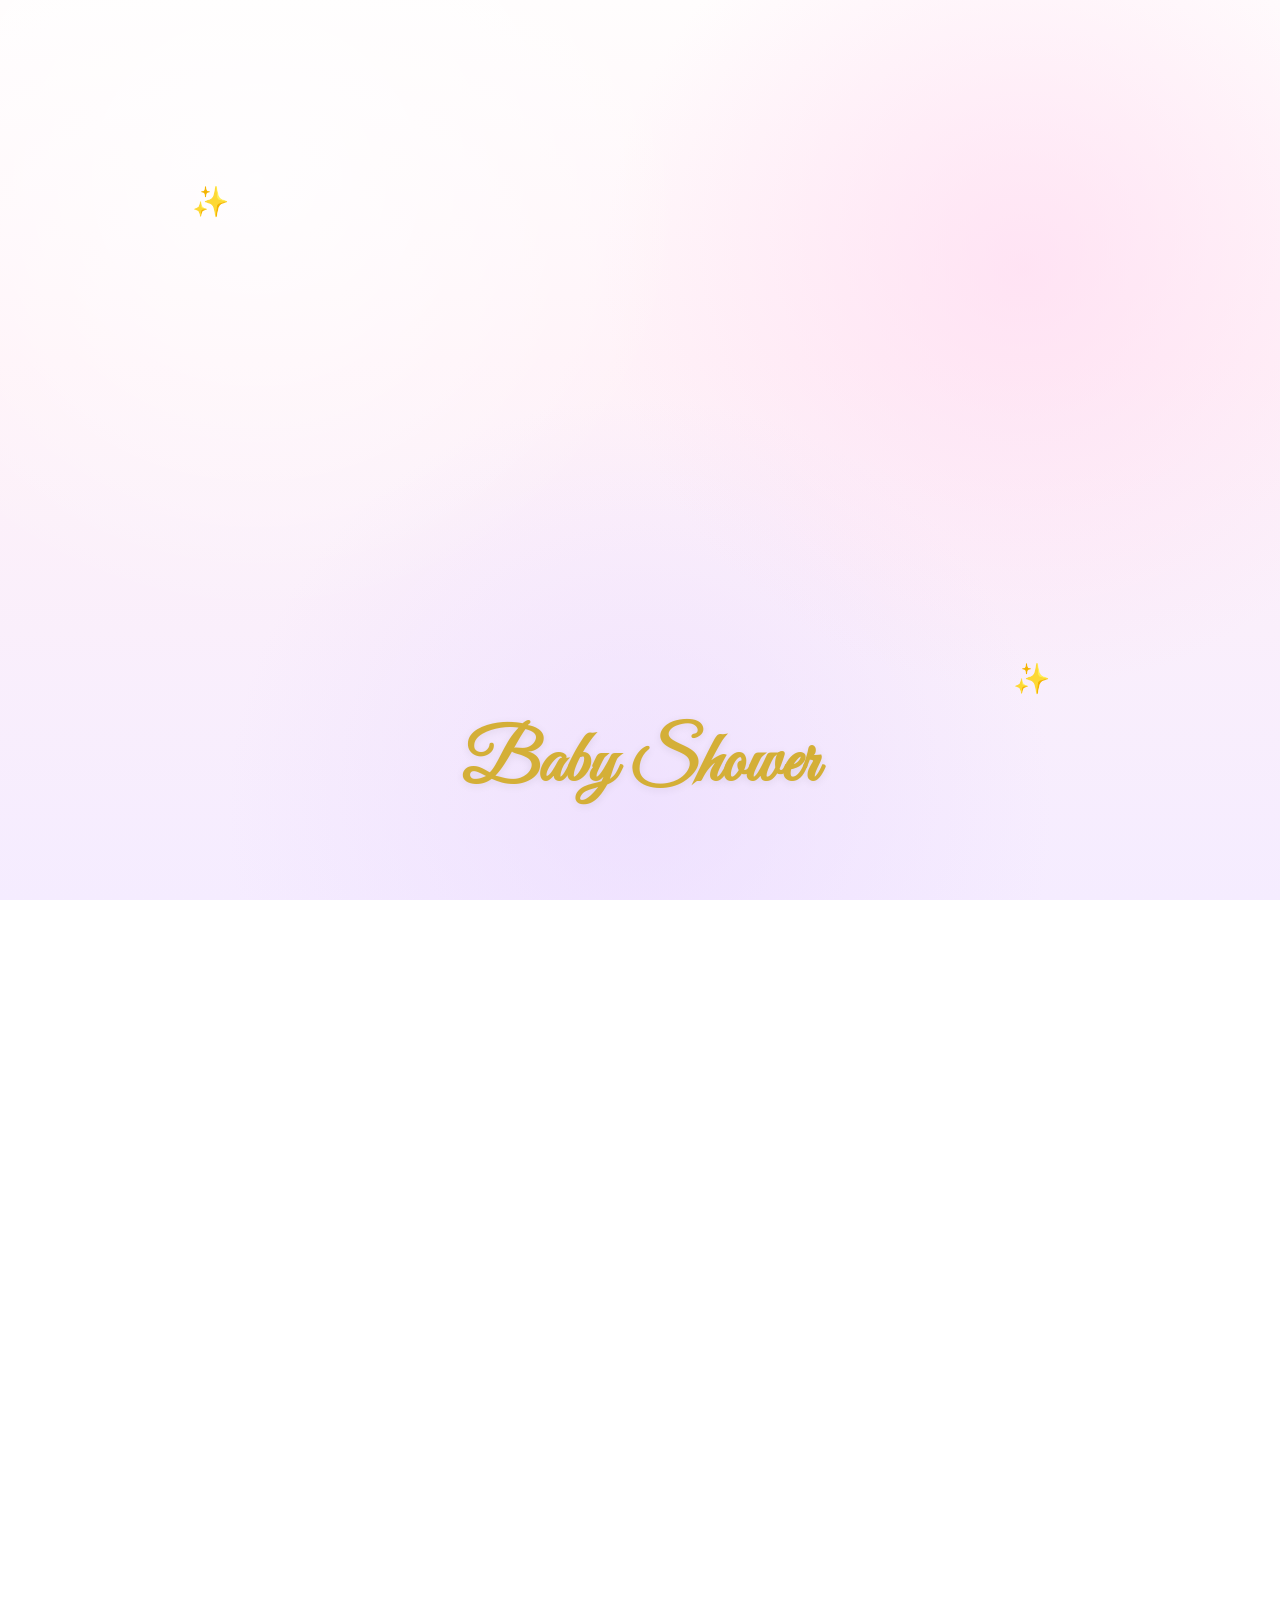
==== index.html @ d170fa83 "animacion inicial anadida" ====
<!doctype html>
<html lang="es">
  <head>
    <meta charset="UTF-8" />

    <meta name="viewport" content="width=device-width, initial-scale=1.0" />

    <title>Baby Shower | Emma Sofía</title>

    <meta name="description" content="Baby Shower de Emma Sofía" />

    <link rel="preconnect" href="https://fonts.googleapis.com" />

    <link rel="preconnect" href="https://fonts.gstatic.com" crossorigin />

    <link
      href="https://fonts.googleapis.com/css2?family=Great+Vibes&family=Poppins:wght@300;400;500;600;700&family=Playfair+Display:wght@600;700&display=swap"
      rel="stylesheet"
    />

    <link rel="stylesheet" href="css/style.css" />
    <link rel="stylesheet" href="css/intro.css" />
  </head>

  <body>
    <div id="intro">
      <!-- Fondo -->

      <div class="intro-bg"></div>

      <!-- Brillos -->

      <div class="sparkles"></div>

      <!-- Coneja -->

      <div id="bunny">
        <div class="bow">
          <span></span>
          <span></span>
          <div class="center"></div>
        </div>

        <div class="ear left"></div>
        <div class="ear right"></div>

        <div class="head">
          <div class="eye left"></div>
          <div class="eye right"></div>

          <div class="nose"></div>

          <div class="mouth">
            <div class="teeth"></div>
          </div>

          <div class="cheek left"></div>
          <div class="cheek right"></div>
        </div>
      </div>

      <!-- Flores -->

      <div id="flowers"></div>

      <!-- Texto -->

      <div class="intro-text">
        <h1>Baby Shower</h1>
      </div>
    </div>

    <!--==========================================
                DECORACIONES
    ===========================================-->

    <div class="background-gradient"></div>
    

    <!--==========================================
                    HERO
    ===========================================-->

    <section class="hero">
      <div class="hero-card">
        <span class="baby-text"> 🐇 Baby Shower 🐇 </span>

        <h1>Emma Sofía</h1>

        <div class="divider"></div>

        <p>
          Una pequeña conejita viene en camino y queremos compartir contigo este
          momento tan especial.
        </p>

        <div class="countdown">
          <div class="time-box">
            <span id="days">00</span>

            <small>Días</small>
          </div>

          <div class="time-box">
            <span id="hours">00</span>

            <small>Horas</small>
          </div>

          <div class="time-box">
            <span id="minutes">00</span>

            <small>Minutos</small>
          </div>

          <div class="time-box">
            <span id="seconds">00</span>

            <small>Segundos</small>
          </div>
        </div>

        <div class="event-date">📅 29 de Agosto · 🕒 3:00 PM</div>

        <a href="invitacion.html" class="hero-button">
          Descubrir la Invitación
        </a>

       
    </section>

    <!--==========================================
                REGALOS
    ===========================================-->

    <section id="gifts" class="section">
      <div class="container">
        <div class="section-icon">🎁</div>

        <h2>Regalos</h2>

        <div class="section-divider"></div>

        <p>
          El mejor regalo será compartir este hermoso día con nosotros. Si
          deseas tener un detalle para nuestra pequeña Emma Sofía, puedes visitar
          nuestra lista de regalos.
        </p>

        <a href="regalos.html" class="primary-button"> Ver Lista de Regalos </a>
      </div>
    </section>

    <!--==========================================
                FECHA
    ===========================================-->

    <section id="location" class="section alternate">
      <div class="container">
        <div class="section-icon">📍</div>

        <h2>Fecha y Lugar</h2>

        <div class="section-divider"></div>

        <div class="event-card">
          <h3>Baby Shower de Emma Sofía</h3>

          <div class="info">📅 29 de Agosto</div>

          <div class="info">🕒 3:00 PM</div>

          <div class="info">📍 Dirección del evento:</div>

          <p>Km 3.5 de la vía Riobamba – Guano, </p>
          <p>Al costado derecho de la entrada al Abraspungo</p>
          
          <div class="event-card">

    <img src="img/ubicacion.jpg" class="location-image" alt="Ubicación">

</div>
        </div>

        <a href="https://maps.app.goo.gl/8qqX3r5FJ4oQ6rAA9" class="primary-button"> Abrir Google Maps </a>
      </div>
    </section>

    <!--==========================================
                colaboracion
    ===========================================-->

    <section id="donations" class="section">
      <div class="container">
        <div class="section-icon">💕</div>

        <h2>Contribución</h2>

        <div class="section-divider"></div>

        <p>
          Si prefieres contribuir para el futuro de nuestra pequeña, puedes
          hacerlo mediante una transferencia.
        </p>

        <a href="colaboracion.html" class="primary-button"> Ver Datos Bancarios </a>
      </div>
    </section>

    <!--==========================================
                    FOOTER
    ===========================================-->
    <footer>
      <h3>Gracias por acompañarnos en esta hermosa etapa.</h3>

      <p>Con cariño, la familia de Emma Sofía</p>
    </footer>


    

    

    
    <div id="bunny">
    <div class="ear left"></div>
    <div class="ear right"></div>

    <div class="head">

        <div class="eye left"></div>
        <div class="eye right"></div>

        <div class="nose"></div>

        <div class="mouth"></div>

        <div class="cheek left"></div>
        <div class="cheek right"></div>

    </div>

    <div class="heart">💕</div>

</div>

<script src="js/conejita.js"> </script>
    <script src="js/script.js"></script>
    <div id="website"></div>

    <script src="js/intro.js"></script>s
  </body>
</html>
---- css/style.css ----
/*==================================================
                GOOGLE FONTS
==================================================*/

:root {
  --pink: #fce7f3;
  --pink2: #f8d8ea;
  --purple: #e8d9ff;
  --purple-dark: #8a5bae;

  --gold: #d4af37;
  --gold-light: #f6e6a8;

  --white: #ffffff;

  --text: #555;
  --title: #4d3c58;

  --shadow: 0 15px 45px rgba(0, 0, 0, 0.12);

  --radius: 28px;
}

/*==================================================*/

* {
  margin: 0;
  padding: 0;
  box-sizing: border-box;
}

html {
  scroll-behavior: smooth;
}

body {
  font-family: "Poppins", sans-serif;

  color: var(--text);

  overflow-x: hidden;

  background: linear-gradient(
    180deg,
    #fff9fc 0%,
    #fdecf7 30%,
    #f6eeff 70%,
    #fffdfe 100%
  );
}

/*==================================================
            BACKGROUND
==================================================*/

.background-gradient {
  position: fixed;

  inset: 0;

  z-index: -10;

  background:
    radial-gradient(
      circle at top left,
      rgba(255, 255, 255, 0.7),
      transparent 40%
    ),
    radial-gradient(
      circle at bottom right,
      rgba(236, 210, 255, 0.6),
      transparent 45%
    ),
    linear-gradient(135deg, #ffe9f5, #f7efff, #fff9fd);
}

/*==================================================
                HERO
==================================================*/

.hero {
  min-height: 100vh;

  display: flex;

  align-items: center;

  justify-content: center;

  padding: 30px;
}

.hero-card {
  width: min(100%, 760px);

  padding: 50px 35px;

  border-radius: 35px;

  background: rgba(255, 255, 255, 0.6);

  backdrop-filter: blur(18px);

  border: 1px solid rgba(255, 255, 255, 0.7);

  box-shadow: var(--shadow);

  text-align: center;
}

/*==================================================
            BABY SHOWER
==================================================*/

.baby-text {
  display: block;

  color: #b06bb9;

  font-weight: 600;

  letter-spacing: 2px;

  text-transform: uppercase;

  margin-bottom: 15px;

  font-size: 0.95rem;
}

/*==================================================
            TITLE
==================================================*/

.hero h1 {
  font-family: "Great Vibes", cursive;

  font-size: 4.8rem;

  margin-bottom: 20px;

  position: relative;

  background: linear-gradient(
    90deg,
    #8f6a1e,
    #d4af37,
    #fff5b2,
    #d4af37,
    #8f6a1e
  );

  background-size: 300%;

  color: transparent;

  background-clip: text;

  -webkit-background-clip: text;

  animation: gold 8s linear infinite;
}

/*==================================================
        SHINE
==================================================*/

@keyframes gold {
  0% {
    background-position: 0%;
  }

  100% {
    background-position: 300%;
  }
}

/*==================================================
        DIVIDER
==================================================*/

.divider {
  width: 120px;

  height: 4px;

  border-radius: 20px;

  margin: auto;

  margin-bottom: 25px;

  background: linear-gradient(90deg, transparent, var(--gold), transparent);
}

/*==================================================
TEXT
==================================================*/

.hero p {
  font-size: 1.05rem;

  line-height: 1.8;

  max-width: 560px;

  margin: auto;
}

/*==================================================
COUNTDOWN
==================================================*/

.countdown {
  margin-top: 45px;

  display: grid;

  grid-template-columns: repeat(4, 1fr);

  gap: 18px;
}

.time-box {
  background: white;

  border-radius: 25px;

  padding: 22px;

  box-shadow: 0 12px 30px rgba(0, 0, 0, 0.08);

  transition: 0.35s;
}

.time-box:hover {
  transform: translateY(-6px);
}

.time-box span {
  display: block;

  font-size: 2.5rem;

  color: var(--purple-dark);

  font-weight: 700;
}

.time-box small {
  display: block;

  margin-top: 10px;

  color: #888;

  font-size: 0.9rem;
}

/*==================================================
DATE
==================================================*/

.event-date {
  margin-top: 35px;

  font-size: 1.1rem;

  color: #7d6489;

  font-weight: 600;
}

/*==================================================
BUTTON
==================================================*/

.hero-button,
.primary-button {
  display: inline-flex;

  align-items: center;

  justify-content: center;

  margin-top: 35px;

  padding: 16px 36px;

  border-radius: 40px;

  text-decoration: none;

  background: linear-gradient(135deg, #f4a7c7, #d7b7ff);

  color: white;

  font-weight: 600;

  transition: 0.35s;

  position: relative;

  overflow: hidden;
}

.hero-button::before,
.primary-button::before {
  content: "";

  position: absolute;

  left: -120%;

  top: 0;

  width: 70%;

  height: 100%;

  background: rgba(255, 255, 255, 0.35);

  transform: skewX(-25deg);
}

.hero-button:hover::before,
.primary-button:hover::before {
  animation: shine 0.8s;
}

@keyframes shine {
  100% {
    left: 150%;
  }
}

.hero-button:hover,
.primary-button:hover {
  transform: translateY(-4px);

  box-shadow: 0 18px 35px rgba(212, 175, 55, 0.35);
}

/*==================================================
SECTIONS
==================================================*/

.section {
  padding: 100px 25px;
}

.alternate {
  background: rgba(255, 255, 255, 0.45);
}

.container {
  width: min(100%, 1000px);

  margin: auto;

  text-align: center;
}

.section-icon {
  font-size: 3rem;

  margin-bottom: 20px;
}

.section h2 {
  font-family: "Playfair Display", serif;

  color: var(--title);

  font-size: 2.4rem;
}

.section-divider {
  width: 100px;

  height: 3px;

  margin: 22px auto 30px;

  background: linear-gradient(90deg, transparent, var(--gold), transparent);
}

.section p {
  max-width: 650px;

  margin: auto;

  line-height: 1.9;
}

/*==================================================
EVENT CARD
==================================================*/

.event-card,
.qr-card {
  margin: 40px auto;

  background: white;

  border-radius: 28px;

  padding: 35px;

  box-shadow: var(--shadow);
}

.event-card h3 {
  color: #b06bb9;

  margin-bottom: 20px;
}

.info {
  margin: 12px 0;

  font-size: 1.05rem;
}

/*==================================================
FOOTER
==================================================*/

footer {
  padding: 80px 25px;

  text-align: center;

  background: linear-gradient(180deg, transparent, rgba(248, 216, 234, 0.55));
}

footer h3 {
  color: #b06bb9;

  font-family: "Playfair Display", serif;

  margin-bottom: 15px;
}

/*==================================================
RESPONSIVE
==================================================*/

@media (max-width: 900px) {
  .hero h1 {
    font-size: 4rem;
  }

  .countdown {
    grid-template-columns: repeat(2, 1fr);
  }
}

@media (max-width: 600px) {
  .hero {
    padding: 18px;
  }

  .hero-card {
    padding: 35px 22px;
  }

  .hero h1 {
    font-size: 3.2rem;
  }

  .hero p {
    font-size: 0.95rem;
  }

  .time-box {
    padding: 18px;
  }

  .time-box span {
    font-size: 2rem;
  }

  .section {
    padding: 70px 18px;
  }

  .section h2 {
    font-size: 2rem;
  }
}

@media (max-width: 420px) {
  .hero h1 {
    font-size: 2.7rem;
  }

  .countdown {
    gap: 12px;
  }

  .time-box {
    padding: 15px;
  }

  .time-box span {
    font-size: 1.7rem;
  }
}

.location-frame {
  max-width: 720px;

  margin: 40px auto 0;

  padding: 14px 14px 35px;

  background: white;

  border-radius: 12px;

  box-shadow: 0 20px 45px rgba(0, 0, 0, 0.15);

  transform: rotate(-1.5deg);

  transition: 0.4s;
}

.location-frame:hover {
  transform: rotate(0deg) scale(1.02);
}

.location-image {
  display: block;

  width: 100%;

  border-radius: 8px;
}

/*CONEJITA ********************************************************************************/

/*==========================
        Bunny
==========================*/

#bunny {
  position: fixed;

  width: 130px;
  height: 150px;

  z-index: 9999;

  pointer-events: none;
}

/*==========================
        Cabeza
==========================*/

.head {
  position: absolute;

  bottom: 0;

  left: 50%;

  transform: translateX(-50%);

  width: 95px;
  height: 90px;

  background: white;

  border-radius: 50%;

  box-shadow: 0 8px 20px rgba(0, 0, 0, 0.15);
}

/*==========================
        Orejas
==========================*/

.ear {
  position: absolute;

  width: 26px;
  height: 70px;

  background: white;

  border-radius: 40px;

  top: 0;
}

.ear::after {
  content: "";

  position: absolute;

  width: 12px;
  height: 45px;

  left: 7px;
  top: 10px;

  background: #ffd8ea;

  border-radius: 30px;
}

.ear.left {
  left: 32px;

  transform: rotate(-15deg);
}

.ear.right {
  right: 32px;

  transform: rotate(15deg);
}

/*==========================
            Ojos
==========================*/

.eye {
  position: absolute;

  width: 10px;
  height: 10px;

  background: #444;

  border-radius: 50%;

  top: 38px;

  animation: blink 5s infinite;
}

.eye.left {
  left: 24px;
}

.eye.right {
  right: 24px;
}

@keyframes blink {
  0%,
  92%,
  100% {
    height: 10px;
  }

  95% {
    height: 2px;
  }
}

/*==========================
        Mejillas
==========================*/

.cheek {
  position: absolute;

  width: 14px;
  height: 14px;

  background: #ffd3e5;

  border-radius: 50%;

  top: 52px;

  opacity: 0.8;
}

.cheek.left {
  left: 10px;
}

.cheek.right {
  right: 10px;
}

/*==========================
        Nariz
==========================*/

.nose {
  position: absolute;

  width: 8px;
  height: 8px;

  background: #ffb3cb;

  border-radius: 50%;

  left: 50%;

  top: 47px;

  transform: translateX(-50%);
}

/*==========================
        Boca
==========================*/

.mouth {
  position: absolute;

  width: 18px;

  height: 10px;

  border-bottom: 2px solid #666;

  border-radius: 0 0 20px 20px;

  left: 50%;

  top: 57px;

  transform: translateX(-50%);
}

/*==========================
        Corazón
==========================*/

.heart {
  position: absolute;

  top: -20px;

  left: 80px;

  opacity: 0;

  font-size: 22px;
}

.show .heart {
  animation: heart 3s ease;
}

@keyframes heart {
  0% {
    opacity: 0;

    transform: translateY(0) scale(0.5);
  }

  20% {
    opacity: 1;
  }

  100% {
    opacity: 0;

    transform: translateY(-45px) scale(1.2);
  }
}

/*==========================
        Orejas
==========================*/

.show .ear.left {
  animation: earLeft 0.6s infinite alternate;
}

.show .ear.right {
  animation: earRight 0.6s infinite alternate;
}

@keyframes earLeft {
  to {
    transform: rotate(-25deg);
  }
}

@keyframes earRight {
  to {
    transform: rotate(25deg);
  }
}

/*==========================
        Saltito
==========================*/

.show {
  animation: bunnyJump 0.8s ease 3;
}

@keyframes bunnyJump {
  0% {
    transform: translateY(0);
  }

  50% {
    transform: translateY(-15px);
  }

  100% {
    transform: translateY(0);
  }
}

@media (max-width: 768px) {
  #bunny {
    transform: scale(0.75);
  }
}
---- css/intro.css ----
/*==================================================
            RESET
==================================================*/

* {
  margin: 0;
  padding: 0;
  box-sizing: border-box;
}

html,
body {
  width: 100%;
  height: 100%;

  overflow: hidden;

  font-family: "Poppins", sans-serif;
}

/*==================================================
            INTRO
==================================================*/

#intro {
  position: fixed;

  inset: 0;

  display: flex;

  justify-content: center;

  align-items: center;

  background: linear-gradient(180deg, #fffdfd 0%, #fff2f8 40%, #f5ecff 100%);

  overflow: hidden;

  z-index: 99999;
}

/*==================================================
            BRILLOS
==================================================*/

.intro-bg {
  position: absolute;

  inset: 0;

  background:
    radial-gradient(
      circle at 20% 20%,
      rgba(255, 255, 255, 0.8),
      transparent 35%
    ),
    radial-gradient(
      circle at 80% 30%,
      rgba(255, 215, 240, 0.6),
      transparent 35%
    ),
    radial-gradient(
      circle at 50% 90%,
      rgba(233, 216, 255, 0.55),
      transparent 40%
    );
}

/*==================================================
            CONEJA
==================================================*/

#bunny {
  position: relative;

  width: 230px;

  height: 290px;

  animation: bunnyGrow 5s ease forwards;
}

/*==================================================
            MOÑO
==================================================*/

.bow {
  position: absolute;

  right: 25px;

  top: 55px;

  width: 55px;

  height: 40px;

  z-index: 20;
}

.bow span {
  position: absolute;

  width: 26px;

  height: 30px;

  background: #ff9dc8;

  border-radius: 50%;

  box-shadow: 0 4px 8px rgba(0, 0, 0, 0.08);
}

.bow span:first-child {
  left: 0;

  transform: rotate(-35deg);
}

.bow span:last-child {
  right: 0;

  transform: rotate(35deg);
}

.bow .center {
  position: absolute;

  left: 50%;

  top: 50%;

  transform: translate(-50%, -50%);

  width: 14px;

  height: 14px;

  background: #ffd45f;

  border-radius: 50%;
}

/*==================================================
            OREJAS
==================================================*/

.ear {
  position: absolute;

  width: 58px;

  height: 170px;

  background: white;

  border-radius: 60px;

  top: 0;

  box-shadow: 0 12px 18px rgba(0, 0, 0, 0.08);

  transform-origin: bottom center;
}

.ear::before {
  content: "";

  position: absolute;

  left: 12px;

  top: 18px;

  width: 34px;

  height: 120px;

  border-radius: 50px;

  background: #ffd6ea;
}

.ear.left {
  left: 45px;

  transform: rotate(-22deg);

  animation: leftEar 2s ease-in-out infinite;
}

.ear.right {
  right: 45px;

  transform: rotate(22deg);

  animation: rightEar 2s ease-in-out infinite;
}

@keyframes leftEar {
  0%,
  100% {
    transform: rotate(-22deg);
  }

  50% {
    transform: rotate(-15deg);
  }
}

@keyframes rightEar {
  0%,
  100% {
    transform: rotate(22deg);
  }

  50% {
    transform: rotate(15deg);
  }
}

/*==================================================
            CABEZA
==================================================*/

.head {
  position: absolute;

  bottom: 0;

  left: 50%;

  transform: translateX(-50%);

  width: 180px;

  height: 170px;

  background: white;

  border-radius: 50%;

  box-shadow: 0 20px 35px rgba(0, 0, 0, 0.1);
}

/*==================================================
                OJOS
==================================================*/

.eye {
  position: absolute;

  width: 18px;

  height: 22px;

  background: #2d2d2d;

  border-radius: 50%;

  top: 62px;

  animation: blink 4.5s infinite;
}

.eye.left {
  left: 42px;
}

.eye.right {
  right: 42px;
}

/* brillo del ojo */

.eye::before {
  content: "";

  position: absolute;

  width: 7px;

  height: 7px;

  border-radius: 50%;

  background: white;

  left: 3px;

  top: 3px;
}

/* segundo brillo */

.eye::after {
  content: "";

  position: absolute;

  width: 3px;

  height: 3px;

  border-radius: 50%;

  background: white;

  right: 3px;

  bottom: 4px;
}

/*==================================================
            PESTAÑAS
==================================================*/

.eye.left span,
.eye.right span {
  display: none;
}

/*==================================================
            PARPADEO
==================================================*/

@keyframes blink {
  0%,
  92%,
  100% {
    height: 22px;

    margin-top: 0;
  }

  94% {
    height: 3px;

    margin-top: 9px;
  }
}

/*==================================================
            CEJAS
==================================================*/

.eye.left::marker {
  display: none;
}

/*==================================================
            NARIZ
==================================================*/

.nose {
  position: absolute;

  left: 50%;

  top: 83px;

  transform: translateX(-50%);

  width: 16px;

  height: 12px;

  background: #ffb8d2;

  border-radius: 50% 50% 60% 60%;

  box-shadow: inset 0 -2px 0 rgba(255, 255, 255, 0.5);
}

/*==================================================
            BIGOTES
==================================================*/

.nose::before {
  content: "";

  position: absolute;

  width: 32px;

  height: 1px;

  background: #bbb;

  left: -35px;

  top: 7px;

  box-shadow:
    0 -6px #bbb,
    0 6px #bbb,
    54px 0 #bbb,
    54px -6px #bbb,
    54px 6px #bbb;
}

/*==================================================
            BOCA
==================================================*/

.mouth {
  position: absolute;

  left: 50%;

  top: 100px;

  transform: translateX(-50%);

  width: 40px;

  height: 22px;
}

/* sonrisa */

.mouth::before {
  content: "";

  position: absolute;

  left: 0;

  width: 20px;

  height: 15px;

  border-bottom: 3px solid #666;

  border-radius: 0 0 20px 20px;
}

.mouth::after {
  content: "";

  position: absolute;

  right: 0;

  width: 20px;

  height: 15px;

  border-bottom: 3px solid #666;

  border-radius: 0 0 20px 20px;
}

/*==================================================
            DIENTES
==================================================*/

.teeth {
  position: absolute;

  left: 50%;

  top: 10px;

  transform: translateX(-50%);

  width: 18px;

  height: 14px;
}

.teeth::before {
  content: "";

  position: absolute;

  left: 0;

  width: 8px;

  height: 12px;

  background: white;

  border-radius: 0 0 4px 4px;

  border: 1px solid #efefef;
}

.teeth::after {
  content: "";

  position: absolute;

  right: 0;

  width: 8px;

  height: 12px;

  background: white;

  border-radius: 0 0 4px 4px;

  border: 1px solid #efefef;
}

/*==================================================
            MEJILLAS
==================================================*/

.cheek {
  position: absolute;

  width: 26px;

  height: 18px;

  background: #ffd4e8;

  border-radius: 50%;

  filter: blur(1px);

  opacity: 0.8;

  top: 93px;
}

.cheek.left {
  left: 15px;
}

.cheek.right {
  right: 15px;
}

/*==================================================
            SOMBRA
==================================================*/

.head::after {
  content: "";

  position: absolute;

  left: 20px;

  right: 20px;

  bottom: 15px;

  height: 16px;

  border-radius: 50%;

  background: rgba(0, 0, 0, 0.03);
}

/*==================================================
            TEXTO INTRO
==================================================*/

.intro-text {
  position: absolute;

  bottom: 10%;

  left: 50%;

  transform: translateX(-50%);

  text-align: center;

  animation: textFade 2s ease;
}

.intro-text h1 {
  font-family: "Great Vibes", cursive;

  font-size: 72px;

  color: #d4af37;

  text-shadow: 0 2px 8px rgba(0, 0, 0, 0.08);
}

.intro-text p {
  margin-top: 10px;

  color: #8c6b98;

  font-size: 18px;

  letter-spacing: 1px;
}

@keyframes textFade {
  from {
    opacity: 0;

    transform: translate(-50%, 20px);
  }

  to {
    opacity: 1;

    transform: translate(-50%, 0);
  }
}

/*==================================================
            CRECIMIENTO
==================================================*/

@keyframes bunnyGrow {
  0% {
    transform: scale(0.05);

    opacity: 0;
  }

  15% {
    opacity: 1;
  }

  45% {
    transform: scale(1);
  }

  70% {
    transform: scale(1.12);
  }

  82% {
    transform: scale(1.05);
  }

  100% {
    transform: scale(5);

    opacity: 0;
  }
}

/*==================================================
            FLORES
==================================================*/

#flowers {
  position: absolute;

  inset: 0;

  overflow: hidden;

  pointer-events: none;
}

.flower {
  position: absolute;

  width: 22px;

  height: 22px;

  border-radius: 50%;

  animation: flowerFly 4s linear forwards;
}

/* pétalos */

.flower::before {
  content: "🌸";

  font-size: 24px;
}

@keyframes flowerFly {
  from {
    opacity: 1;

    transform: translate(0, 0) scale(0.2) rotate(0deg);
  }

  to {
    opacity: 0;

    transform: translate(var(--x), var(--y)) scale(2) rotate(720deg);
  }
}

/*==================================================
            DESTELLOS
==================================================*/

.spark {
  position: absolute;

  width: 6px;

  height: 6px;

  border-radius: 50%;

  background: white;

  animation: spark 1.5s linear forwards;

  box-shadow:
    0 0 10px white,
    0 0 20px #ffe8a8,
    0 0 35px #ffd8ea;
}

@keyframes spark {
  from {
    opacity: 1;

    transform: translate(0, 0) scale(0.3);
  }

  to {
    opacity: 0;

    transform: translate(var(--x), var(--y)) scale(2);
  }
}

/*==================================================
            BRILLOS
==================================================*/

.sparkles {
  position: absolute;

  inset: 0;
}

.sparkles::before,
.sparkles::after {
  content: "✨";

  position: absolute;

  font-size: 30px;

  animation: twinkle 3s infinite alternate;
}

.sparkles::before {
  left: 15%;

  top: 20%;
}

.sparkles::after {
  right: 18%;

  bottom: 22%;
}

@keyframes twinkle {
  from {
    transform: scale(0.8) rotate(-15deg);

    opacity: 0.4;
  }

  to {
    transform: scale(1.4) rotate(20deg);

    opacity: 1;
  }
}

/*==================================================
            DESAPARECER INTRO
==================================================*/

.intro-hide {
  animation: introOut 1.5s forwards;
}

@keyframes introOut {
  to {
    opacity: 0;

    visibility: hidden;
  }
}

/*==================================================
            CONTENIDO
==================================================*/

#website {
  opacity: 0;

  transform: scale(1.04);

  transition:
    opacity 1.5s,
    transform 1.5s;
}

#website.show {
  opacity: 1;

  transform: scale(1);
}

/*==================================================
            RESPONSIVE
==================================================*/

@media (max-width: 768px) {
  #bunny {
    transform: scale(0.75);
  }

  .intro-text h1 {
    font-size: 52px;
  }

  .intro-text p {
    font-size: 15px;
  }
}

@media (max-width: 480px) {
  #bunny {
    transform: scale(0.58);
  }

  .intro-text {
    bottom: 8%;
  }

  .intro-text h1 {
    font-size: 42px;
  }
}
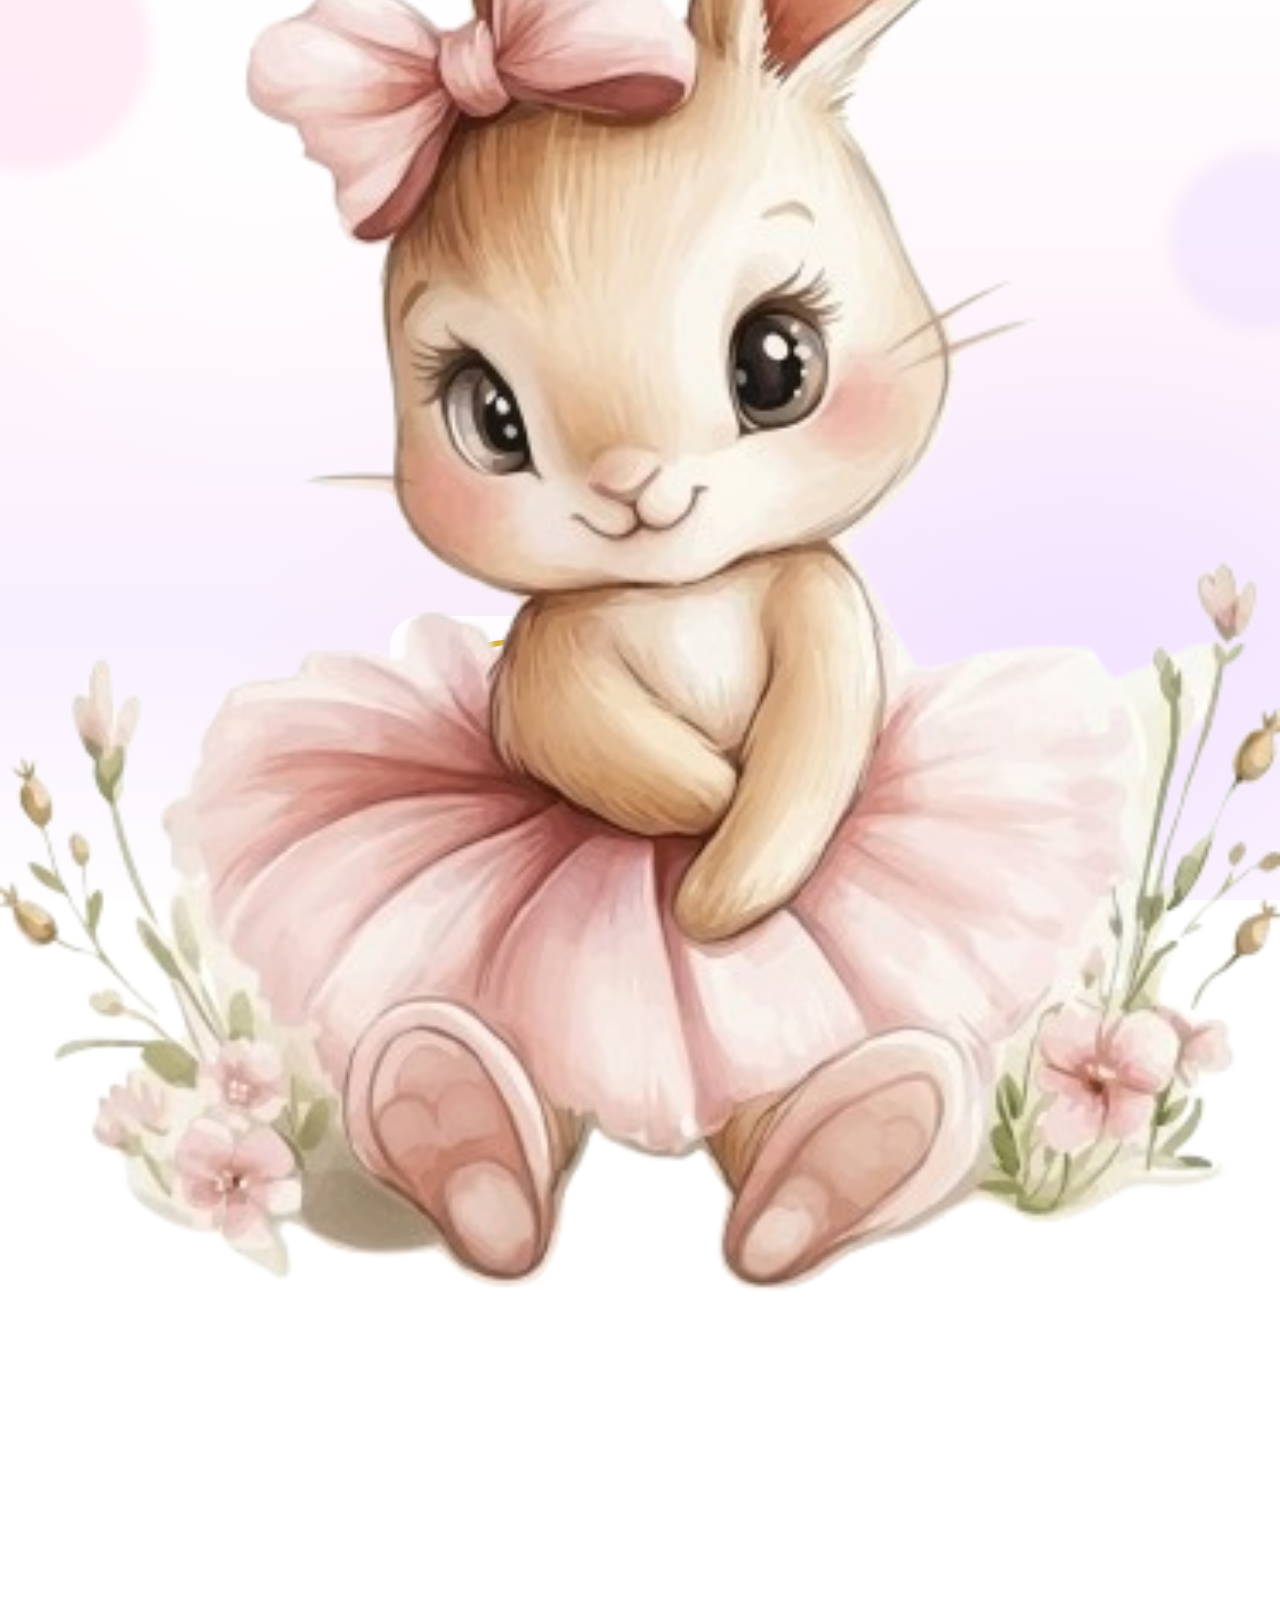
==== commit a787209a: "intro fixed" ====
--- a/index.html
+++ b/index.html
@@ -19,56 +19,53 @@
     />
 
     <link rel="stylesheet" href="css/style.css" />
-    <link rel="stylesheet" href="css/intro.css" />
+    <link rel="stylesheet" href="conejita/intro.css" />
   </head>
 
   <body>
     <div id="intro">
       <!-- Fondo -->
 
-      <div class="intro-bg"></div>
-
-      <!-- Brillos -->
-
-      <div class="sparkles"></div>
-
-      <!-- Coneja -->
-
-      <div id="bunny">
-        <div class="bow">
-          <span></span>
-          <span></span>
-          <div class="center"></div>
-        </div>
-
-        <div class="ear left"></div>
-        <div class="ear right"></div>
-
-        <div class="head">
-          <div class="eye left"></div>
-          <div class="eye right"></div>
-
-          <div class="nose"></div>
-
-          <div class="mouth">
-            <div class="teeth"></div>
-          </div>
-
-          <div class="cheek left"></div>
-          <div class="cheek right"></div>
-        </div>
-      </div>
+      <div class="background"></div>
+
+      <!-- Círculos decorativos -->
+
+      <div class="circle c1"></div>
+      <div class="circle c2"></div>
+      <div class="circle c3"></div>
+
+      <!-- Conejita -->
+
+      <div id="bunnyContainer">
+        <img src="conejita/cone.png" id="bunny" alt="Conejita" />
+
+        <div id="heart">💖</div>
+      </div>
+
+      <!-- Nombre -->
+
+      <div class="introText">
+
+    <div class="introCard">
+
+        <h1>Baby Shower </h1><br>
+        <h1>Emma Sofia</h1>
+
+       
+
+    </div>
+
+</div>
 
       <!-- Flores -->
 
       <div id="flowers"></div>
 
-      <!-- Texto -->
-
-      <div class="intro-text">
-        <h1>Baby Shower</h1>
-      </div>
+      <!-- Destello -->
+
+      <div id="flash"></div>
     </div>
+    <div id="website">
 
     <!--==========================================
                 DECORACIONES
@@ -203,7 +200,7 @@
           hacerlo mediante una transferencia.
         </p>
 
-        <a href="colaboracion.html" class="primary-button"> Ver Datos Bancarios </a>
+        <a href="donaciones.html" class="primary-button"> Ver Datos Bancarios </a>
       </div>
     </section>
 
@@ -215,39 +212,12 @@
 
       <p>Con cariño, la familia de Emma Sofía</p>
     </footer>
-
-
+  
+</div>
+
+<script src="conejita/intro.js"> </script>
+<script src="js/script.js"></script>
     
 
-    
-
-    
-    <div id="bunny">
-    <div class="ear left"></div>
-    <div class="ear right"></div>
-
-    <div class="head">
-
-        <div class="eye left"></div>
-        <div class="eye right"></div>
-
-        <div class="nose"></div>
-
-        <div class="mouth"></div>
-
-        <div class="cheek left"></div>
-        <div class="cheek right"></div>
-
-    </div>
-
-    <div class="heart">💕</div>
-
-</div>
-
-<script src="js/conejita.js"> </script>
-    <script src="js/script.js"></script>
-    <div id="website"></div>
-
-    <script src="js/intro.js"></script>s
-  </body>
+</body>
 </html>
--- a/conejita/intro.css
+++ b/conejita/intro.css
@@ -0,0 +1,436 @@
+/*==================================================
+    RESET
+==================================================*/
+
+* {
+  margin: 0;
+  padding: 0;
+  box-sizing: border-box;
+}
+
+html,
+body {
+  width: 100%;
+  height: 100%;
+
+  overflow: hidden;
+
+  font-family: "Poppins", sans-serif;
+}
+
+/*==================================================
+    VARIABLES
+==================================================*/
+
+:root {
+  --pink: #fce7f3;
+  --pink-dark: #f5b8d5;
+
+  --purple: #e9d8fd;
+  --purple-dark: #a779e9;
+
+  --gold: #d4af37;
+
+  --white: #ffffff;
+}
+
+/*==================================================
+    INTRO
+==================================================*/
+
+#intro {
+  position: fixed;
+
+  inset: 0;
+
+  display: flex;
+
+  justify-content: center;
+
+  align-items: center;
+
+  flex-direction: column;
+
+  overflow: hidden;
+
+  background: linear-gradient(
+    180deg,
+    #fffdfe 0%,
+    #fff5fb 35%,
+    #f8f0ff 70%,
+    #fffdfe 100%
+  );
+
+  z-index: 99999;
+}
+
+/*==================================================
+    FONDO
+==================================================*/
+
+.background {
+  position: absolute;
+
+  inset: 0;
+
+  background:
+    radial-gradient(
+      circle at 20% 15%,
+      rgba(255, 255, 255, 0.9),
+      transparent 30%
+    ),
+    radial-gradient(
+      circle at 85% 80%,
+      rgba(238, 215, 255, 0.6),
+      transparent 35%
+    ),
+    radial-gradient(
+      circle at 50% 100%,
+      rgba(255, 214, 234, 0.45),
+      transparent 45%
+    );
+}
+
+/*==================================================
+    CIRCULOS
+==================================================*/
+
+.circle {
+  position: absolute;
+
+  border-radius: 50%;
+
+  filter: blur(8px);
+
+  animation: floatCircle 10s ease-in-out infinite;
+}
+
+.c1 {
+  width: 250px;
+
+  height: 250px;
+
+  background: rgba(255, 204, 229, 0.35);
+
+  left: -100px;
+
+  top: -80px;
+}
+
+.c2 {
+  width: 180px;
+
+  height: 180px;
+
+  background: rgba(226, 205, 255, 0.3);
+
+  right: -70px;
+
+  top: 150px;
+
+  animation-delay: 2s;
+}
+
+.c3 {
+  width: 320px;
+
+  height: 320px;
+
+  background: rgba(255, 239, 210, 0.22);
+
+  bottom: -150px;
+
+  left: 50%;
+
+  transform: translateX(-50%);
+
+  animation-delay: 4s;
+}
+
+@keyframes floatCircle {
+  0%,
+  100% {
+    transform: translateY(0);
+  }
+
+  50% {
+    transform: translateY(-20px);
+  }
+}
+
+/*==================================================
+    CONEJITA
+==================================================*/
+
+#bunnyContainer {
+  position: relative;
+
+  width: min(45vw, 220px);
+
+  max-width: 220px;
+
+  display: flex;
+
+  justify-content: center;
+
+  align-items: center;
+
+  z-index: 10;
+
+  animation: floatBunny 3s ease-in-out infinite;
+}
+
+#bunny {
+  width: 100%;
+
+  height: auto;
+
+  display: block;
+}
+
+@keyframes floatBunny {
+  0%,
+  100% {
+    transform: translateY(0);
+  }
+
+  50% {
+    transform: translateY(-12px);
+  }
+}
+@media (max-width: 768px) {
+  #bunnyContainer {
+    width: 180px;
+  }
+}
+
+@media (max-width: 480px) {
+  #bunnyContainer {
+    width: 150px;
+  }
+}
+
+@keyframes goldMove {
+  from {
+    background-position: 0%;
+  }
+
+  to {
+    background-position: 250%;
+  }
+}
+
+.introText p {
+  color: #78647f;
+
+  font-size: 17px;
+
+  line-height: 1.8;
+
+  font-weight: 500;
+}
+
+@media (max-width: 768px) {
+  .introText {
+    width: 90%;
+
+    bottom: 25px;
+
+    padding: 18px;
+  }
+
+  .introText h1 {
+    font-size: 48px;
+  }
+
+  .introText p {
+    font-size: 15px;
+  }
+}
+
+@media (max-width: 480px) {
+  .introText {
+    width: 92%;
+
+    bottom: 18px;
+
+    padding: 16px;
+
+    border-radius: 22px;
+  }
+
+  .introText h1 {
+    font-size: 38px;
+  }
+
+  .introText p {
+    font-size: 14px;
+
+    line-height: 1.6;
+  }
+}
+
+/*==================================================
+    TEXTO
+==================================================*/
+
+.introText h1 {
+  font-family: "Great Vibes", cursive;
+
+  font-size: 72px;
+
+  color: var(--gold);
+
+  text-shadow: 0 3px 12px rgba(0, 0, 0, 0.08);
+}
+
+.introText {
+  position: absolute;
+
+  bottom: 35px;
+
+  width: 100%;
+
+  display: flex;
+
+  justify-content: center;
+
+  animation: fadeUp 2s ease;
+}
+
+.introCard {
+  width: min(90%, 500px);
+
+  background: rgba(255, 255, 255, 0.85);
+
+  border-radius: 30px;
+
+  padding: 22px;
+
+  text-align: center;
+}
+
+/*==================================================
+    CORAZON
+==================================================*/
+
+#heart {
+  position: absolute;
+
+  top: -20px;
+
+  left: 50%;
+
+  transform: translateX(-50%);
+
+  font-size: 38px;
+
+  opacity: 0;
+}
+
+/*==================================================
+    FLORES
+==================================================*/
+
+#flowers {
+  position: absolute;
+
+  inset: 0;
+
+  pointer-events: none;
+
+  overflow: hidden;
+}
+
+/*==================================================
+    FLASH
+==================================================*/
+
+#flash {
+  position: fixed;
+
+  inset: 0;
+
+  background: white;
+
+  opacity: 0;
+
+  pointer-events: none;
+
+  z-index: 999999;
+}
+
+/*==================================================
+    WEBSITE
+==================================================*/
+
+#website {
+  opacity: 0;
+
+  transition: opacity 1.5s ease;
+}
+
+#website.show {
+  opacity: 1;
+}
+
+/*==================================================
+    ANIMACIONES
+==================================================*/
+
+@keyframes fadeUp {
+  from {
+    opacity: 0;
+
+    transform: translateY(20px);
+  }
+
+  to {
+    opacity: 1;
+
+    transform: translateY(0);
+  }
+}
+@media (max-width: 900px) {
+  .introText h1 {
+    font-size: 58px;
+  }
+}
+
+@media (max-width: 768px) {
+  #bunnyContainer {
+    width: min(82vw, 300px);
+  }
+
+  .introText h1 {
+    font-size: 46px;
+  }
+
+  .introText p {
+    font-size: 16px;
+  }
+}
+
+@media (max-width: 480px) {
+  #bunnyContainer {
+    width: 88vw;
+
+    max-width: 250px;
+  }
+
+  .introText {
+    margin-top: 20px;
+
+    padding: 0 20px;
+  }
+
+  .introText h1 {
+    font-size: 38px;
+  }
+
+  .introText p {
+    font-size: 14px;
+
+    line-height: 1.6;
+  }
+}
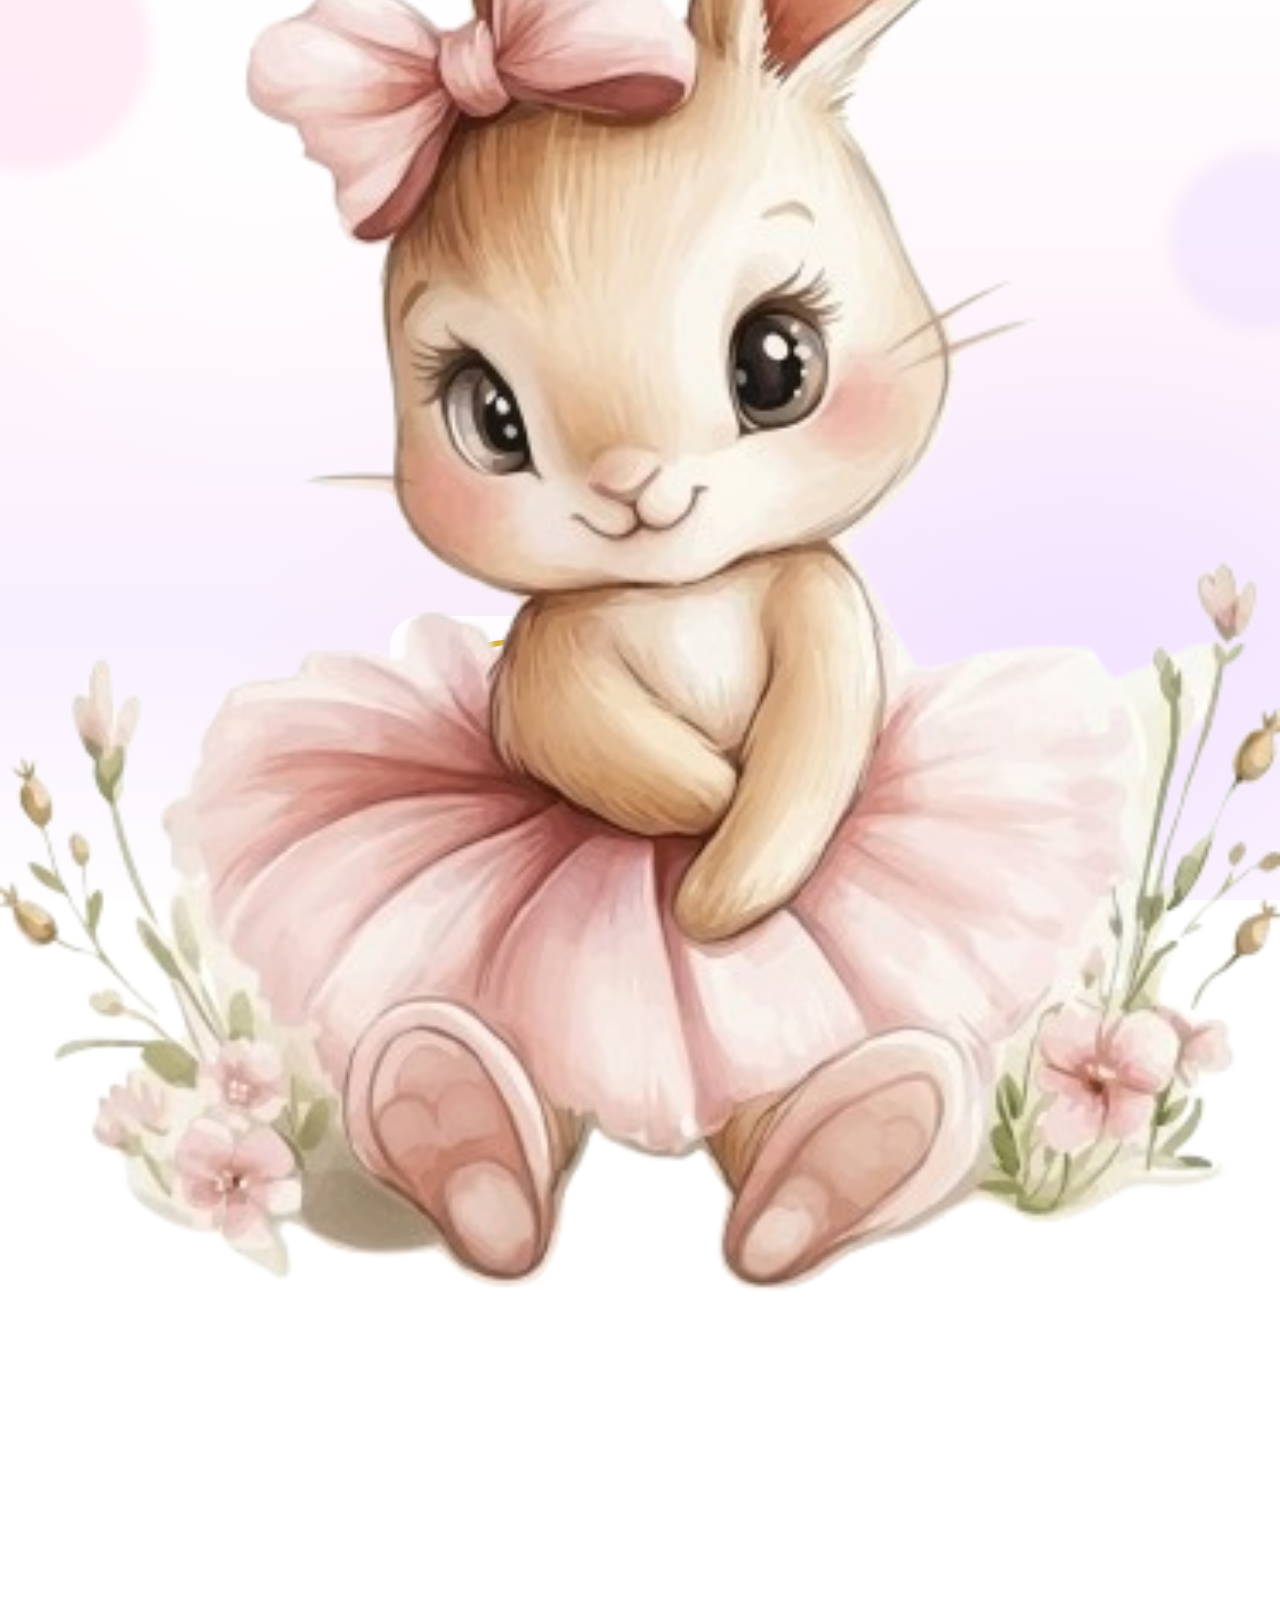
==== commit c2b36e1e: "almacenamiento en la nube anadido" ====
--- a/index.html
+++ b/index.html
@@ -124,6 +124,40 @@
         </a>
 
        
+    </section>
+    <!--==========================================
+                FECHA
+    ===========================================-->
+
+    <section id="location" class="section alternate">
+      <div class="container">
+        <div class="section-icon">📍</div>
+
+        <h2>Fecha y Lugar</h2>
+
+        <div class="section-divider"></div>
+
+        <div class="event-card">
+          <h3>Baby Shower de Emma Sofía</h3>
+
+          <div class="info">📅 29 de Agosto</div>
+
+          <div class="info">🕒 3:00 PM</div>
+
+          <div class="info">📍 Dirección del evento:</div>
+
+          <p>Km 3.5 de la vía Riobamba – Guano, </p>
+          <p>Al costado derecho de la entrada al Abraspungo</p>
+          
+          <div class="event-card">
+
+    <img src="img/ubicacion.jpg" class="location-image" alt="Ubicación">
+
+</div>
+        </div>
+
+        <a href="https://maps.app.goo.gl/2r2HNra6LbPU3QCv8" class="primary-button"> Abrir Google Maps </a>
+      </div>
     </section>
 
     <!--==========================================
@@ -148,40 +182,7 @@
       </div>
     </section>
 
-    <!--==========================================
-                FECHA
-    ===========================================-->
-
-    <section id="location" class="section alternate">
-      <div class="container">
-        <div class="section-icon">📍</div>
-
-        <h2>Fecha y Lugar</h2>
-
-        <div class="section-divider"></div>
-
-        <div class="event-card">
-          <h3>Baby Shower de Emma Sofía</h3>
-
-          <div class="info">📅 29 de Agosto</div>
-
-          <div class="info">🕒 3:00 PM</div>
-
-          <div class="info">📍 Dirección del evento:</div>
-
-          <p>Km 3.5 de la vía Riobamba – Guano, </p>
-          <p>Al costado derecho de la entrada al Abraspungo</p>
-          
-          <div class="event-card">
-
-    <img src="img/ubicacion.jpg" class="location-image" alt="Ubicación">
-
-</div>
-        </div>
-
-        <a href="https://maps.app.goo.gl/8qqX3r5FJ4oQ6rAA9" class="primary-button"> Abrir Google Maps </a>
-      </div>
-    </section>
+    
 
     <!--==========================================
                 colaboracion
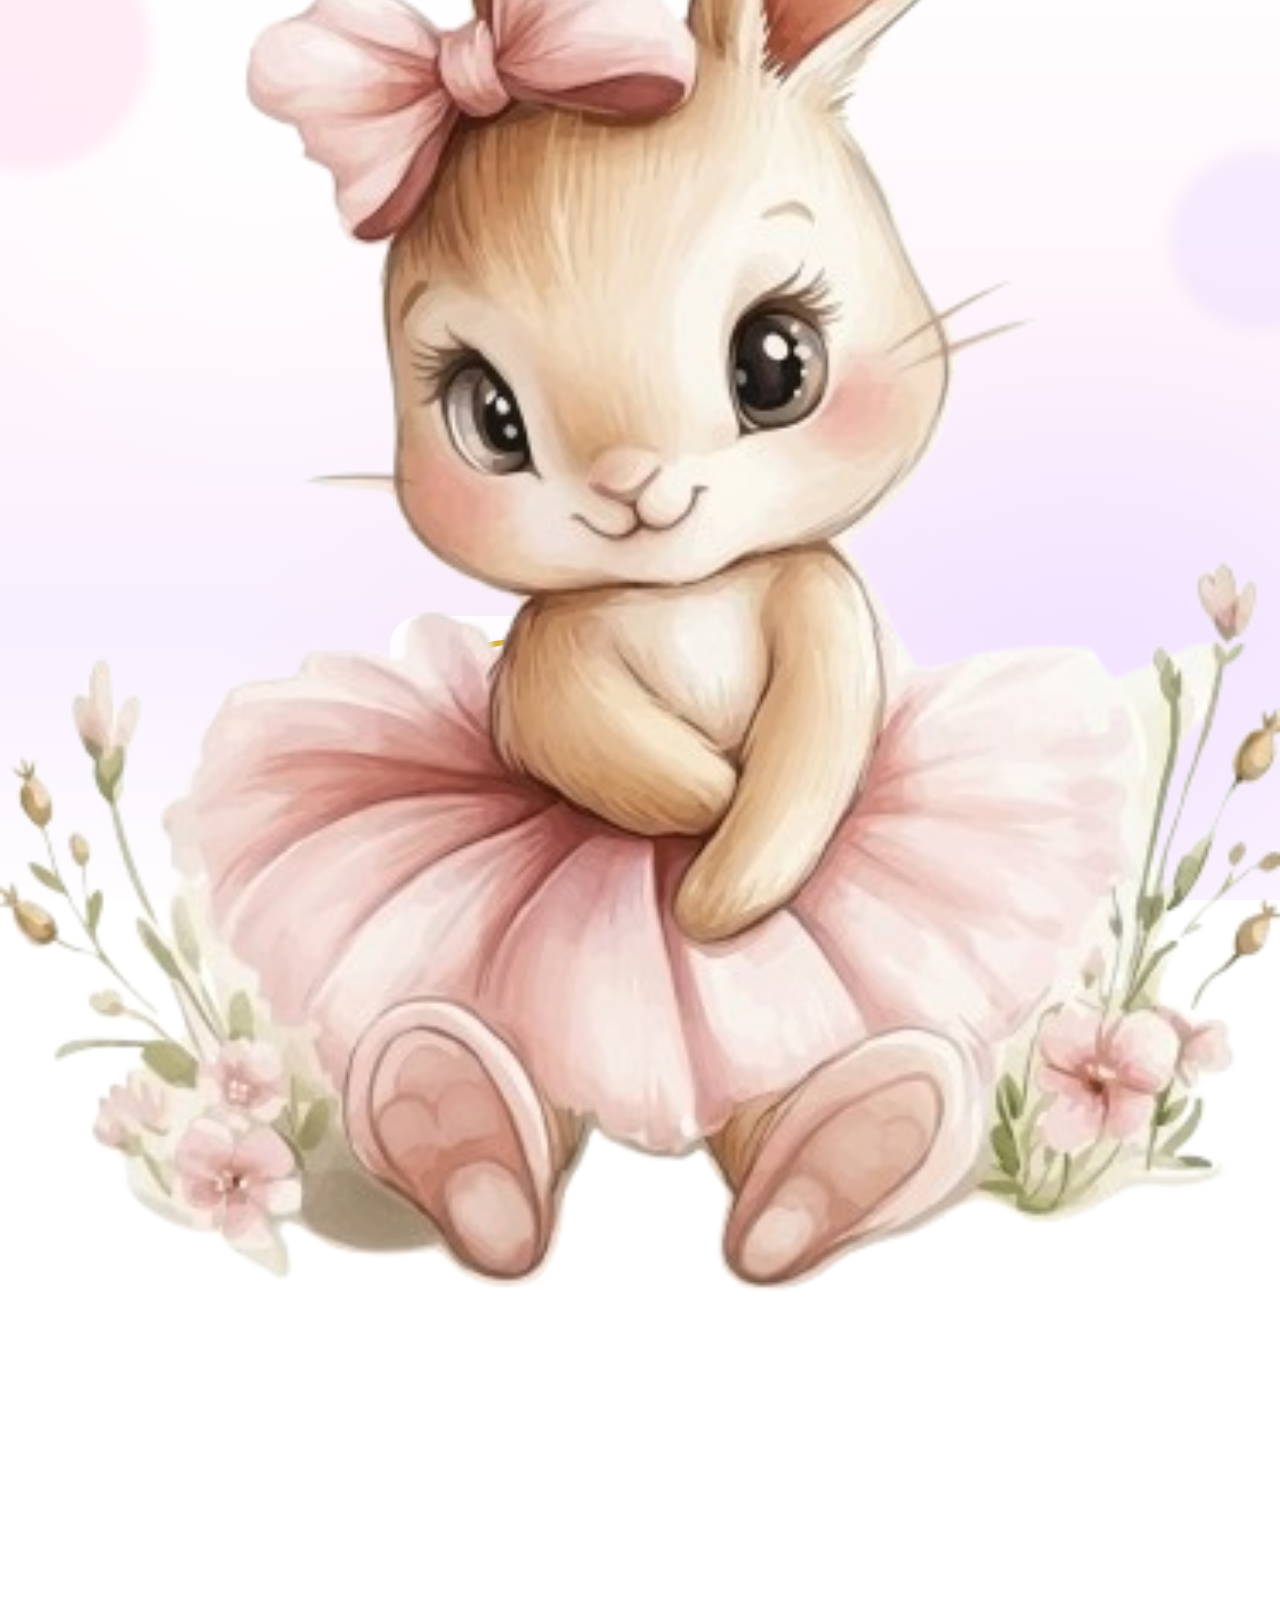
==== commit 3e1a35a4: "diseno de background en contribucion arreglado" ====
--- a/index.html
+++ b/index.html
@@ -117,7 +117,7 @@
           </div>
         </div>
 
-        <div class="event-date">📅 29 de Agosto · 🕒 3:00 PM</div>
+        <div class="event-date">📅 22 de Agosto · 🕒 3:00 PM</div>
 
         <a href="invitacion.html" class="hero-button">
           Descubrir la Invitación
@@ -140,14 +140,14 @@
         <div class="event-card">
           <h3>Baby Shower de Emma Sofía</h3>
 
-          <div class="info">📅 29 de Agosto</div>
+          <div class="info">📅 22 de Agosto</div>
 
           <div class="info">🕒 3:00 PM</div>
 
           <div class="info">📍 Dirección del evento:</div>
 
           <p>Km 3.5 de la vía Riobamba – Guano, </p>
-          <p>Al costado derecho de la entrada al Abraspungo</p>
+          <p>A un lado de la entrado al Abraspungo</p>
           
           <div class="event-card">
 
@@ -175,7 +175,7 @@
         <p>
           El mejor regalo será compartir este hermoso día con nosotros. Si
           deseas tener un detalle para nuestra pequeña Emma Sofía, puedes visitar
-          nuestra lista de regalos.
+          nuestra lista de regalos. 
         </p>
 
         <a href="regalos.html" class="primary-button"> Ver Lista de Regalos </a>
@@ -188,7 +188,7 @@
                 colaboracion
     ===========================================-->
 
-    <section id="donations" class="section">
+    <section id="donations" class="section alternate">
       <div class="container">
         <div class="section-icon">💕</div>
 
@@ -212,6 +212,8 @@
       <h3>Gracias por acompañarnos en esta hermosa etapa.</h3>
 
       <p>Con cariño, la familia de Emma Sofía</p>
+<br><br><br>
+      <b><p>Desarrollado por Dyyys0ft - 2026</p></b>
     </footer>
   
 </div>
@@ -221,4 +223,5 @@
     
 
 </body>
+
 </html>
--- a/css/style.css
+++ b/css/style.css
@@ -821,3 +821,19 @@
     transform: scale(0.75);
   }
 }
+
+.contribucion-section,
+.regalos-section {
+  background:
+    radial-gradient(
+      circle at top left,
+      rgba(255, 255, 255, 0.7),
+      transparent 40%
+    ),
+    radial-gradient(
+      circle at bottom right,
+      rgba(236, 210, 255, 0.6),
+      transparent 45%
+    ),
+    linear-gradient(135deg, #ffe9f5, #f7efff, #fff9fd);
+}
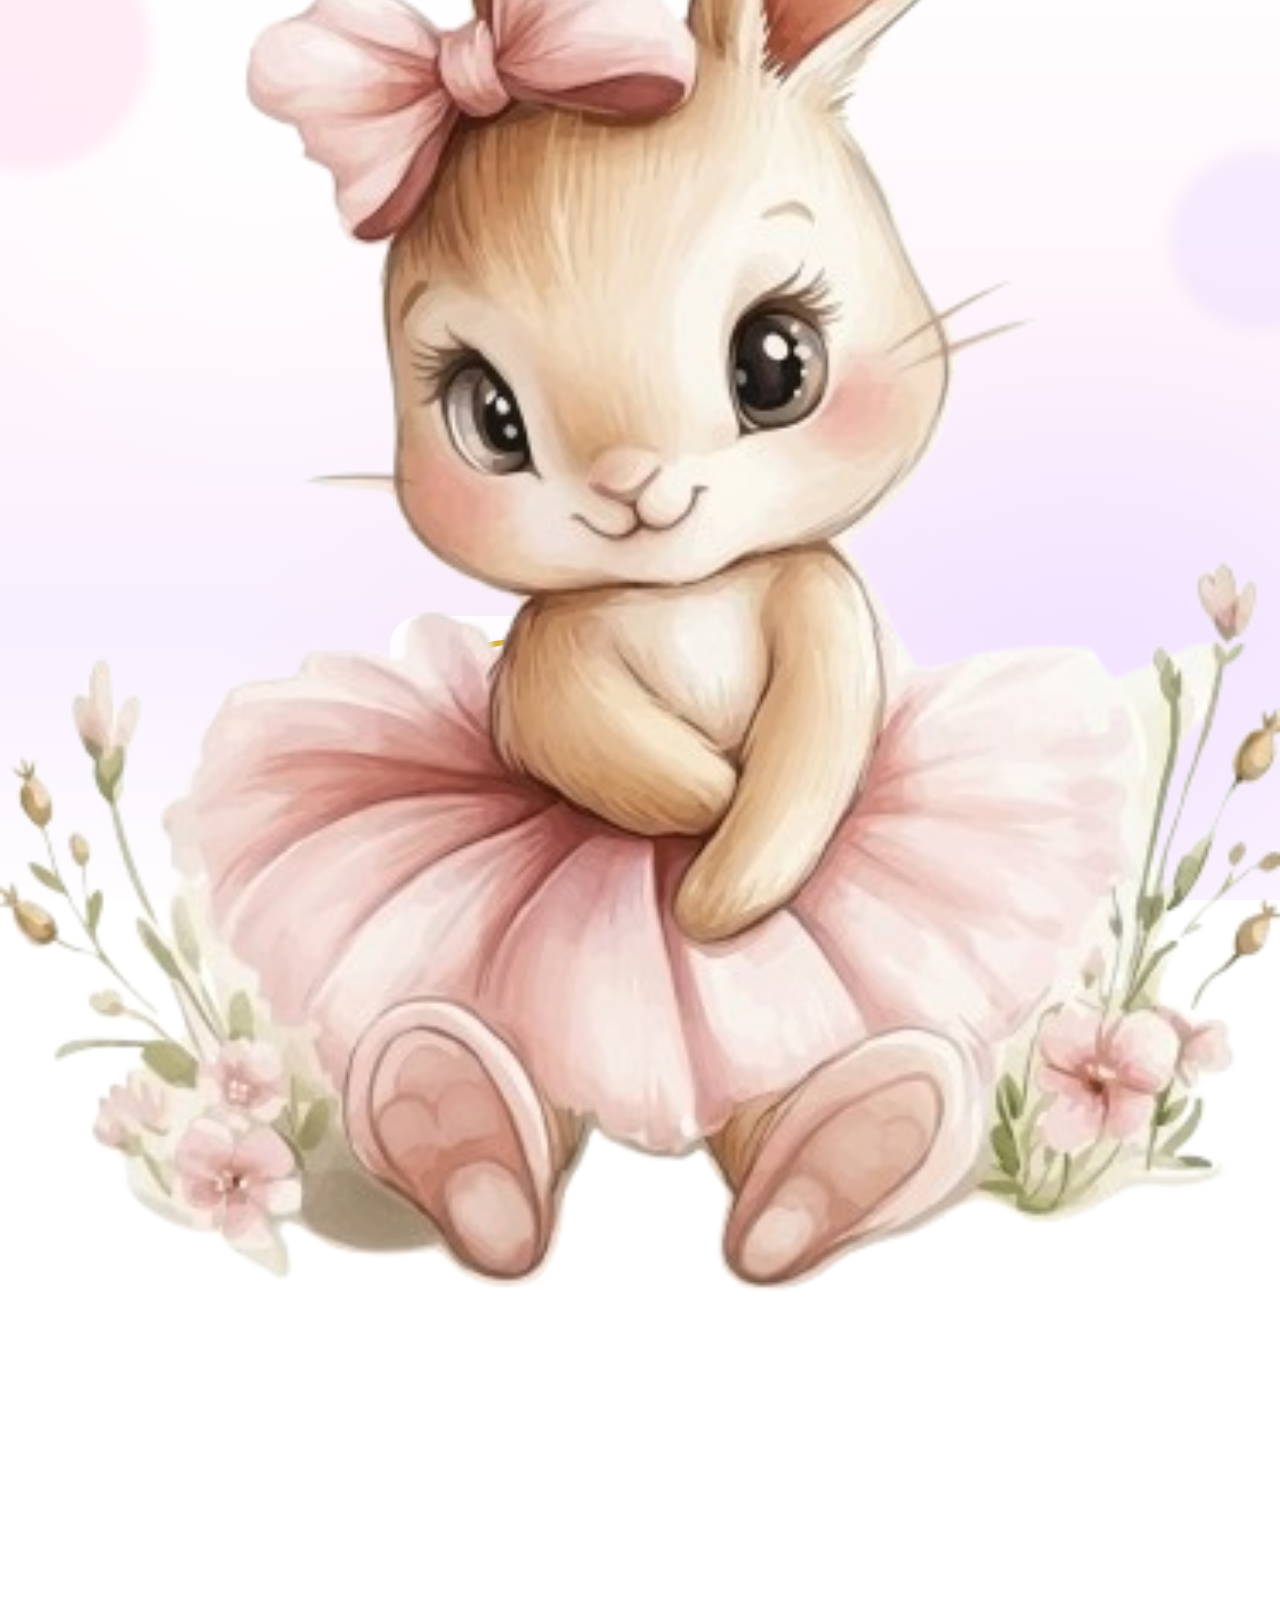
==== commit 81281f4c: "cambios realizados a nivel de diseno, contribucion va ahora primero, y la pagina es 100% responsive" ====
--- a/index.html
+++ b/index.html
@@ -45,17 +45,12 @@
       <!-- Nombre -->
 
       <div class="introText">
-
-    <div class="introCard">
-
-        <h1>Baby Shower </h1><br>
-        <h1>Emma Sofia</h1>
-
-       
-
-    </div>
-
-</div>
+        <div class="introCard">
+          <h1>Baby Shower</h1>
+          <br />
+          <h1>Emma Sofia</h1>
+        </div>
+      </div>
 
       <!-- Flores -->
 
@@ -66,162 +61,206 @@
       <div id="flash"></div>
     </div>
     <div id="website">
-
-    <!--==========================================
+      <!--==========================================
                 DECORACIONES
     ===========================================-->
 
-    <div class="background-gradient"></div>
-    
-
-    <!--==========================================
-                    HERO
-    ===========================================-->
-
-    <section class="hero">
-      <div class="hero-card">
-        <span class="baby-text"> 🐇 Baby Shower 🐇 </span>
-
-        <h1>Emma Sofía</h1>
-
-        <div class="divider"></div>
-
-        <p>
-          Una pequeña conejita viene en camino y queremos compartir contigo este
-          momento tan especial.
-        </p>
-
-        <div class="countdown">
-          <div class="time-box">
-            <span id="days">00</span>
-
-            <small>Días</small>
+      <div class="background-gradient"></div>
+
+      <!--==========================================
+                HERO
+===========================================-->
+
+      <section class="hero">
+        <div class="hero-card">
+          <span class="baby-text">🐇 Baby Shower 🐇</span>
+
+          <h1>Emma Sofía</h1>
+
+          <div class="divider"></div>
+
+          <p>
+            Una pequeña conejita viene en camino y queremos compartir contigo
+            este momento tan especial.
+          </p>
+
+          <div class="countdown">
+            <div class="time-box">
+              <span id="days">00</span>
+              <small>Días</small>
+            </div>
+
+            <div class="time-box">
+              <span id="hours">00</span>
+              <small>Horas</small>
+            </div>
+
+            <div class="time-box">
+              <span id="minutes">00</span>
+              <small>Minutos</small>
+            </div>
+
+            <div class="time-box">
+              <span id="seconds">00</span>
+              <small>Segundos</small>
+            </div>
           </div>
 
-          <div class="time-box">
-            <span id="hours">00</span>
-
-            <small>Horas</small>
+          <div class="event-date">📅 22 de Agosto · 🕒 3:00 PM</div>
+
+          <a href="invitacion.html" class="hero-button">
+            Descubrir la Invitación
+          </a>
+
+          
+        <button
+          class="next-section"
+          onclick="goToSection('location')"
+          aria-label="Continuar"
+        >
+          ↓
+        </button>
+      </section>
+
+      <!--==========================================
+                FECHA Y LUGAR
+===========================================-->
+
+      <section id="location" class="section alternate">
+        <div class="container">
+          
+
+          <h2>Fecha y Lugar</h2>
+
+          <div class="section-divider"></div>
+
+          <div class="event-card">
+            <h3>Baby Shower de Emma Sofía</h3>
+
+            <div class="info">📅 22 de Agosto</div>
+
+            <div class="info">🕒 3:00 PM</div>
+
+            <div class="info">📍 Dirección del evento:</div>
+
+            <p>Km 3.5 de la vía Riobamba – Guano</p>
+
+            <p>A un lado de la entrada al Abraspungo</p>
+
+            <img
+              src="img/ubicacion.jpg"
+              class="location-image"
+              alt="Ubicación"
+            />
+
+            <a
+              href="https://maps.app.goo.gl/2r2HNra6LbPU3QCv8"
+              class="primary-button"
+              target="_blank"
+              rel="noopener noreferrer"
+            >
+              Abrir Google Maps
+            </a>
           </div>
-
-          <div class="time-box">
-            <span id="minutes">00</span>
-
-            <small>Minutos</small>
-          </div>
-
-          <div class="time-box">
-            <span id="seconds">00</span>
-
-            <small>Segundos</small>
-          </div>
-        </div>
-
-        <div class="event-date">📅 22 de Agosto · 🕒 3:00 PM</div>
-
-        <a href="invitacion.html" class="hero-button">
-          Descubrir la Invitación
-        </a>
-
-       
-    </section>
-    <!--==========================================
-                FECHA
-    ===========================================-->
-
-    <section id="location" class="section alternate">
-      <div class="container">
-        <div class="section-icon">📍</div>
-
-        <h2>Fecha y Lugar</h2>
-
-        <div class="section-divider"></div>
-
-        <div class="event-card">
-          <h3>Baby Shower de Emma Sofía</h3>
-
-          <div class="info">📅 22 de Agosto</div>
-
-          <div class="info">🕒 3:00 PM</div>
-
-          <div class="info">📍 Dirección del evento:</div>
-
-          <p>Km 3.5 de la vía Riobamba – Guano, </p>
-          <p>A un lado de la entrado al Abraspungo</p>
-          
-          <div class="event-card">
-
-    <img src="img/ubicacion.jpg" class="location-image" alt="Ubicación">
-
-</div>
-        </div>
-
-        <a href="https://maps.app.goo.gl/2r2HNra6LbPU3QCv8" class="primary-button"> Abrir Google Maps </a>
-      </div>
-    </section>
-
-    <!--==========================================
+        </div>
+        <button
+          class="next-section"
+          onclick="goToSection('donations')"
+          aria-label="Continuar"
+        >
+          ↓
+        </button>
+      </section>
+
+      <!--==========================================
+                colaboracion
+    ===========================================-->
+
+      <section id="donations" class="section alternate">
+        <div class="container">
+          <div class="section-icon">💕</div>
+
+          <h2>Contribución</h2>
+
+          <div class="section-divider"></div>
+
+          <p>
+            Si deseas contribuir para el futuro de nuestra pequeña, puedes
+            hacerlo mediante una transferencia. =)
+          </p>
+
+          <a href="donaciones.html" class="primary-button">
+            Ver Datos Bancarios
+          </a>
+        </div>
+        <button
+          class="next-section"
+          onclick="goToSection('gifts')"
+          aria-label="Continuar"
+        >
+          ↓
+        </button>
+      </section>
+
+      <!--==========================================
                 REGALOS
     ===========================================-->
 
-    <section id="gifts" class="section">
-      <div class="container">
-        <div class="section-icon">🎁</div>
-
-        <h2>Regalos</h2>
-
-        <div class="section-divider"></div>
-
-        <p>
-          El mejor regalo será compartir este hermoso día con nosotros. Si
-          deseas tener un detalle para nuestra pequeña Emma Sofía, puedes visitar
-          nuestra lista de regalos. 
-        </p>
-
-        <a href="regalos.html" class="primary-button"> Ver Lista de Regalos </a>
-      </div>
-    </section>
-
-    
-
-    <!--==========================================
-                colaboracion
-    ===========================================-->
-
-    <section id="donations" class="section alternate">
-      <div class="container">
-        <div class="section-icon">💕</div>
-
-        <h2>Contribución</h2>
-
-        <div class="section-divider"></div>
-
-        <p>
-          Si prefieres contribuir para el futuro de nuestra pequeña, puedes
-          hacerlo mediante una transferencia.
-        </p>
-
-        <a href="donaciones.html" class="primary-button"> Ver Datos Bancarios </a>
-      </div>
-    </section>
-
-    <!--==========================================
+      <section id="gifts" class="section">
+        <div class="container">
+          <div class="section-icon">🎁</div>
+
+          <h2>Regalos</h2>
+
+          <div class="section-divider"></div>
+
+          <p>
+            El mejor regalo será compartir este hermoso día con nosotros. Si
+            deseas tener un detalle para nuestra pequeña Emma Sofía, puedes
+            visitar nuestra lista de regalos.
+          </p>
+
+          <a href="regalos.html" class="primary-button">
+            Ver Lista de Regalos
+          </a>
+        </div>
+        <button
+          class="next-section"
+          onclick="goToSection('footer')"
+          aria-label="Continuar"
+        >
+          ↓
+        </button>
+      </section>
+
+      <!--==========================================
                     FOOTER
     ===========================================-->
-    <footer>
-      <h3>Gracias por acompañarnos en esta hermosa etapa.</h3>
-
-      <p>Con cariño, la familia de Emma Sofía</p>
-<br><br><br>
-      <b><p>Desarrollado por Dyyys0ft - 2026</p></b>
-    </footer>
-  
-</div>
-
-<script src="conejita/intro.js"> </script>
-<script src="js/script.js"></script>
-    
-
-</body>
-
+      <footer id="footer">
+        <h3>Gracias por acompañarnos en esta hermosa etapa.</h3>
+        <div>
+          <br><br><p>Con cariño, la familia de Emma Sofía</p>
+        <br /><br /><br />
+        
+        </div>
+        
+      </footer>
+      
+    </div>
+
+    <script src="conejita/intro.js"></script>
+    <script src="js/script.js"></script>
+  <script>
+  function goToSection(sectionId) {
+    const section = document.getElementById(sectionId);
+
+    if (!section) return;
+
+    section.scrollIntoView({
+      behavior: "smooth",
+      block: "start"
+    });
+  }
+</script>
+  </body>
 </html>
--- a/css/style.css
+++ b/css/style.css
@@ -1,6 +1,6 @@
-/*==================================================
-                GOOGLE FONTS
-==================================================*/
+/* ==================================================
+   GOOGLE FONTS / VARIABLES
+================================================== */
 
 :root {
   --pink: #fce7f3;
@@ -21,7 +21,9 @@
   --radius: 28px;
 }
 
-/*==================================================*/
+/* ==================================================
+   RESET
+================================================== */
 
 * {
   margin: 0;
@@ -31,11 +33,14 @@
 
 html {
   scroll-behavior: smooth;
+  scroll-snap-type: y mandatory;
 }
 
 body {
+  margin: 0;
+  padding: 0;
+
   font-family: "Poppins", sans-serif;
-
   color: var(--text);
 
   overflow-x: hidden;
@@ -49,13 +54,12 @@
   );
 }
 
-/*==================================================
-            BACKGROUND
-==================================================*/
+/* ==================================================
+   BACKGROUND
+================================================== */
 
 .background-gradient {
   position: fixed;
-
   inset: 0;
 
   z-index: -10;
@@ -74,43 +78,81 @@
     linear-gradient(135deg, #ffe9f5, #f7efff, #fff9fd);
 }
 
-/*==================================================
-                HERO
-==================================================*/
+/* ==================================================
+   FULL SCREEN SECTIONS
+================================================== */
+
+.hero,
+.section,
+footer {
+  position: relative;
+
+  width: 100%;
+  height: 100svh;
+  min-height: 100svh;
+  max-height: 100svh;
+
+  overflow: hidden;
+
+  display: flex;
+  align-items: center;
+  justify-content: center;
+
+  scroll-snap-align: start;
+  scroll-snap-stop: always;
+}
+
+/* ==================================================
+   GENERAL CONTAINERS
+================================================== */
+
+.hero-card,
+.section .container {
+  width: min(92%, 1100px);
+  margin: 0 auto;
+}
+@media (max-width: 600px) {
+  .hero-card,
+  .section .container {
+    width: calc(100% - 10px);
+    max-width: 380px;
+  }
+}
+
+/* ==================================================
+   HERO
+================================================== */
 
 .hero {
-  min-height: 100vh;
-
+  text-align: center;
+  padding: 40px;
+}
+
+.hero-card {
   display: flex;
-
+  flex-direction: column;
   align-items: center;
-
   justify-content: center;
 
-  padding: 30px;
-}
-
-.hero-card {
-  width: min(100%, 760px);
-
-  padding: 50px 35px;
-
-  border-radius: 35px;
+  text-align: center;
+
+  padding: 15px 10px 65px;
+
+  border-radius: 40px;
 
   background: rgba(255, 255, 255, 0.6);
 
   backdrop-filter: blur(18px);
+  -webkit-backdrop-filter: blur(18px);
 
   border: 1px solid rgba(255, 255, 255, 0.7);
 
   box-shadow: var(--shadow);
-
-  text-align: center;
-}
-
-/*==================================================
-            BABY SHOWER
-==================================================*/
+}
+
+/* ==================================================
+   BABY SHOWER
+================================================== */
 
 .baby-text {
   display: block;
@@ -119,25 +161,37 @@
 
   font-weight: 600;
 
-  letter-spacing: 2px;
+  letter-spacing: 3px;
 
   text-transform: uppercase;
 
   margin-bottom: 15px;
 
-  font-size: 0.95rem;
-}
-
-/*==================================================
-            TITLE
-==================================================*/
+  font-size: clamp(1rem, 1.5vw, 1.25rem);
+}
+
+/* ==================================================
+   HERO TITLE
+================================================== */
 
 .hero h1 {
+  display: block;
+
+  width: max-content;
+  max-width: 100%;
+
+  margin: 10px auto 22px;
+  padding: 0 18px;
+
   font-family: "Great Vibes", cursive;
 
-  font-size: 4.8rem;
-
-  margin-bottom: 20px;
+  font-size: clamp(4.5rem, 8vw, 8rem);
+
+  line-height: 1.15;
+
+  white-space: nowrap;
+
+  letter-spacing: 0;
 
   position: relative;
 
@@ -155,15 +209,10 @@
   color: transparent;
 
   background-clip: text;
-
   -webkit-background-clip: text;
 
   animation: gold 8s linear infinite;
 }
-
-/*==================================================
-        SHINE
-==================================================*/
 
 @keyframes gold {
   0% {
@@ -175,62 +224,69 @@
   }
 }
 
-/*==================================================
-        DIVIDER
-==================================================*/
+/* ==================================================
+   DIVIDER
+================================================== */
 
 .divider {
-  width: 120px;
-
-  height: 4px;
+  width: 170px;
+  height: 5px;
 
   border-radius: 20px;
 
-  margin: auto;
-
-  margin-bottom: 25px;
+  margin: 0 auto 30px;
 
   background: linear-gradient(90deg, transparent, var(--gold), transparent);
 }
 
-/*==================================================
-TEXT
-==================================================*/
+/* ==================================================
+   HERO DESCRIPTION
+================================================== */
 
 .hero p {
-  font-size: 1.05rem;
+  width: 100%;
+  max-width: 750px;
+
+  margin: 10px auto;
+
+  font-size: clamp(1rem, 1.5vw, 1.25rem);
 
   line-height: 1.8;
-
-  max-width: 560px;
-
-  margin: auto;
-}
-
-/*==================================================
-COUNTDOWN
-==================================================*/
+}
+
+/* ==================================================
+   COUNTDOWN
+================================================== */
 
 .countdown {
-  margin-top: 45px;
+  width: 100%;
+  max-width: 720px;
 
   display: grid;
 
   grid-template-columns: repeat(4, 1fr);
 
   gap: 18px;
+
+  margin: 40px auto;
 }
 
 .time-box {
+  min-width: 0;
+
+  padding: 22px 12px;
+
+  display: flex;
+  flex-direction: column;
+  align-items: center;
+
   background: white;
 
   border-radius: 25px;
 
-  padding: 22px;
-
-  box-shadow: 0 12px 30px rgba(0, 0, 0, 0.08);
-
-  transition: 0.35s;
+  box-shadow: 0 10px 30px rgba(0, 0, 0, 0.08);
+
+  transition: transform 0.35s ease;
 }
 
 .time-box:hover {
@@ -240,7 +296,9 @@
 .time-box span {
   display: block;
 
-  font-size: 2.5rem;
+  font-size: clamp(2rem, 3vw, 3rem);
+
+  line-height: 1.1;
 
   color: var(--purple-dark);
 
@@ -250,42 +308,43 @@
 .time-box small {
   display: block;
 
-  margin-top: 10px;
+  margin-top: 8px;
 
   color: #888;
 
-  font-size: 0.9rem;
-}
-
-/*==================================================
-DATE
-==================================================*/
+  font-size: clamp(0.75rem, 1vw, 0.95rem);
+}
+
+/* ==================================================
+   EVENT DATE
+================================================== */
 
 .event-date {
-  margin-top: 35px;
-
-  font-size: 1.1rem;
+  margin: 5px 0 25px;
+
+  font-size: clamp(0.95rem, 1.3vw, 1.2rem);
 
   color: #7d6489;
 
   font-weight: 600;
 }
 
-/*==================================================
-BUTTON
-==================================================*/
+/* ==================================================
+   BUTTONS
+================================================== */
 
 .hero-button,
 .primary-button {
   display: inline-flex;
 
   align-items: center;
-
   justify-content: center;
 
-  margin-top: 35px;
-
-  padding: 16px 36px;
+  min-height: 58px;
+
+  margin-top: 5px;
+
+  padding: 15px 38px;
 
   border-radius: 40px;
 
@@ -294,6 +353,8 @@
   background: linear-gradient(135deg, #f4a7c7, #d7b7ff);
 
   color: white;
+
+  font-size: 1rem;
 
   font-weight: 600;
 
@@ -311,11 +372,9 @@
   position: absolute;
 
   left: -120%;
-
   top: 0;
 
   width: 70%;
-
   height: 100%;
 
   background: rgba(255, 255, 255, 0.35);
@@ -341,188 +400,213 @@
   box-shadow: 0 18px 35px rgba(212, 175, 55, 0.35);
 }
 
-/*==================================================
-SECTIONS
-==================================================*/
+/* ==================================================
+   FLOATING NEXT SECTION BUTTON
+================================================== */
+
+.next-section {
+  position: absolute;
+
+  left: 50%;
+  bottom: 18px;
+
+  transform: translateX(-50%);
+
+  width: 48px;
+  height: 48px;
+
+  display: flex;
+  align-items: center;
+  justify-content: center;
+
+  padding: 0;
+
+  border: 1px solid rgba(184, 137, 156, 0.25);
+
+  border-radius: 50%;
+
+  background: rgba(255, 255, 255, 0.78);
+
+  color: #b8899c;
+
+  font-family: "Poppins", sans-serif;
+
+  font-size: 28px;
+
+  line-height: 1;
+
+  cursor: pointer;
+
+  z-index: 9999;
+
+  box-shadow: 0 4px 15px rgba(0, 0, 0, 0.08);
+
+  -webkit-tap-highlight-color: transparent;
+
+  animation: floatingArrow 2s ease-in-out infinite;
+}
+
+.next-section:hover {
+  background: rgba(255, 255, 255, 0.95);
+}
+
+.next-section:active {
+  transform: translateX(-50%) scale(0.88);
+}
+
+@keyframes floatingArrow {
+  0%,
+  100% {
+    transform: translateX(-50%) translateY(0);
+
+    opacity: 0.6;
+  }
+
+  50% {
+    transform: translateX(-50%) translateY(6px);
+
+    opacity: 1;
+  }
+}
+
+/* ==================================================
+   SECTIONS
+================================================== */
 
 .section {
-  padding: 100px 25px;
+  text-align: center;
+
+  padding: 50px;
 }
 
 .alternate {
   background: rgba(255, 255, 255, 0.45);
 }
 
-.container {
-  width: min(100%, 1000px);
-
-  margin: auto;
+.section .container {
+  display: flex;
+
+  flex-direction: column;
+
+  align-items: center;
+
+  justify-content: center;
 
   text-align: center;
 }
 
+/* ==================================================
+   SECTION ICON
+================================================== */
+
 .section-icon {
-  font-size: 3rem;
-
-  margin-bottom: 20px;
-}
+  font-size: clamp(2rem, 4vw, 3.5rem);
+
+  margin-bottom: 12px;
+}
+
+/* ==================================================
+   SECTION TITLE
+================================================== */
 
 .section h2 {
   font-family: "Playfair Display", serif;
 
   color: var(--title);
 
-  font-size: 2.4rem;
-}
+  font-size: clamp(2rem, 4vw, 3.5rem);
+
+  line-height: 1.15;
+
+  margin: 8px 0;
+}
+
+/* ==================================================
+   SECTION DIVIDER
+================================================== */
 
 .section-divider {
-  width: 100px;
-
-  height: 3px;
-
-  margin: 22px auto 30px;
+  width: 140px;
+
+  height: 4px;
+
+  margin: 18px auto 30px;
 
   background: linear-gradient(90deg, transparent, var(--gold), transparent);
 }
 
+/* ==================================================
+   SECTION TEXT
+================================================== */
+
 .section p {
-  max-width: 650px;
-
-  margin: auto;
-
-  line-height: 1.9;
-}
-
-/*==================================================
-EVENT CARD
-==================================================*/
+  width: 100%;
+
+  max-width: 750px;
+
+  margin: 8px auto;
+
+  font-size: clamp(0.95rem, 1.4vw, 1.2rem);
+
+  line-height: 1.8;
+}
+
+/* ==================================================
+   EVENT CARD
+================================================== */
 
 .event-card,
 .qr-card {
-  margin: 40px auto;
+  width: 100%;
+
+  max-width: 850px;
+
+  margin: 25px auto 0;
+
+  padding: 35px 40px;
 
   background: white;
 
-  border-radius: 28px;
-
-  padding: 35px;
+  border-radius: 30px;
 
   box-shadow: var(--shadow);
+
+  text-align: center;
 }
 
 .event-card h3 {
   color: #b06bb9;
 
-  margin-bottom: 20px;
+  margin: 0 0 20px;
+
+  font-size: clamp(1.2rem, 2vw, 1.7rem);
+
+  line-height: 1.3;
 }
 
 .info {
-  margin: 12px 0;
-
-  font-size: 1.05rem;
-}
-
-/*==================================================
-FOOTER
-==================================================*/
-
-footer {
-  padding: 80px 25px;
-
-  text-align: center;
-
-  background: linear-gradient(180deg, transparent, rgba(248, 216, 234, 0.55));
-}
-
-footer h3 {
-  color: #b06bb9;
-
-  font-family: "Playfair Display", serif;
-
-  margin-bottom: 15px;
-}
-
-/*==================================================
-RESPONSIVE
-==================================================*/
-
-@media (max-width: 900px) {
-  .hero h1 {
-    font-size: 4rem;
-  }
-
-  .countdown {
-    grid-template-columns: repeat(2, 1fr);
-  }
-}
-
-@media (max-width: 600px) {
-  .hero {
-    padding: 18px;
-  }
-
-  .hero-card {
-    padding: 35px 22px;
-  }
-
-  .hero h1 {
-    font-size: 3.2rem;
-  }
-
-  .hero p {
-    font-size: 0.95rem;
-  }
-
-  .time-box {
-    padding: 18px;
-  }
-
-  .time-box span {
-    font-size: 2rem;
-  }
-
-  .section {
-    padding: 70px 18px;
-  }
-
-  .section h2 {
-    font-size: 2rem;
-  }
-}
-
-@media (max-width: 420px) {
-  .hero h1 {
-    font-size: 2.7rem;
-  }
-
-  .countdown {
-    gap: 12px;
-  }
-
-  .time-box {
-    padding: 15px;
-  }
-
-  .time-box span {
-    font-size: 1.7rem;
-  }
-}
+  margin: 10px 0;
+
+  font-size: clamp(0.95rem, 1.4vw, 1.15rem);
+}
+
+/* ==================================================
+   LOCATION IMAGE
+================================================== */
+
+/* ==================================================
+   LOCATION IMAGE
+================================================== */
 
 .location-frame {
-  max-width: 720px;
-
-  margin: 40px auto 0;
-
-  padding: 14px 14px 35px;
-
+  width: 100%;
+  max-width: 675px;
+  margin: 27px auto 0;
+  padding: 13px;
   background: white;
-
-  border-radius: 12px;
-
+  border-radius: 15px;
   box-shadow: 0 20px 45px rgba(0, 0, 0, 0.15);
-
-  transform: rotate(-1.5deg);
-
+  transform: rotate(-1deg);
   transition: 0.4s;
 }
 
@@ -532,295 +616,18 @@
 
 .location-image {
   display: block;
-
   width: 100%;
-
-  border-radius: 8px;
-}
-
-/*CONEJITA ********************************************************************************/
-
-/*==========================
-        Bunny
-==========================*/
-
-#bunny {
-  position: fixed;
-
-  width: 130px;
-  height: 150px;
-
-  z-index: 9999;
-
-  pointer-events: none;
-}
-
-/*==========================
-        Cabeza
-==========================*/
-
-.head {
-  position: absolute;
-
-  bottom: 0;
-
-  left: 50%;
-
-  transform: translateX(-50%);
-
-  width: 95px;
-  height: 90px;
-
-  background: white;
-
-  border-radius: 50%;
-
-  box-shadow: 0 8px 20px rgba(0, 0, 0, 0.15);
-}
-
-/*==========================
-        Orejas
-==========================*/
-
-.ear {
-  position: absolute;
-
-  width: 26px;
-  height: 70px;
-
-  background: white;
-
-  border-radius: 40px;
-
-  top: 0;
-}
-
-.ear::after {
-  content: "";
-
-  position: absolute;
-
-  width: 12px;
-  height: 45px;
-
-  left: 7px;
-  top: 10px;
-
-  background: #ffd8ea;
-
-  border-radius: 30px;
-}
-
-.ear.left {
-  left: 32px;
-
-  transform: rotate(-15deg);
-}
-
-.ear.right {
-  right: 32px;
-
-  transform: rotate(15deg);
-}
-
-/*==========================
-            Ojos
-==========================*/
-
-.eye {
-  position: absolute;
-
-  width: 10px;
-  height: 10px;
-
-  background: #444;
-
-  border-radius: 50%;
-
-  top: 38px;
-
-  animation: blink 5s infinite;
-}
-
-.eye.left {
-  left: 24px;
-}
-
-.eye.right {
-  right: 24px;
-}
-
-@keyframes blink {
-  0%,
-  92%,
-  100% {
-    height: 10px;
-  }
-
-  95% {
-    height: 2px;
-  }
-}
-
-/*==========================
-        Mejillas
-==========================*/
-
-.cheek {
-  position: absolute;
-
-  width: 14px;
-  height: 14px;
-
-  background: #ffd3e5;
-
-  border-radius: 50%;
-
-  top: 52px;
-
-  opacity: 0.8;
-}
-
-.cheek.left {
-  left: 10px;
-}
-
-.cheek.right {
-  right: 10px;
-}
-
-/*==========================
-        Nariz
-==========================*/
-
-.nose {
-  position: absolute;
-
-  width: 8px;
-  height: 8px;
-
-  background: #ffb3cb;
-
-  border-radius: 50%;
-
-  left: 50%;
-
-  top: 47px;
-
-  transform: translateX(-50%);
-}
-
-/*==========================
-        Boca
-==========================*/
-
-.mouth {
-  position: absolute;
-
-  width: 18px;
-
-  height: 10px;
-
-  border-bottom: 2px solid #666;
-
-  border-radius: 0 0 20px 20px;
-
-  left: 50%;
-
-  top: 57px;
-
-  transform: translateX(-50%);
-}
-
-/*==========================
-        Corazón
-==========================*/
-
-.heart {
-  position: absolute;
-
-  top: -20px;
-
-  left: 80px;
-
-  opacity: 0;
-
-  font-size: 22px;
-}
-
-.show .heart {
-  animation: heart 3s ease;
-}
-
-@keyframes heart {
-  0% {
-    opacity: 0;
-
-    transform: translateY(0) scale(0.5);
-  }
-
-  20% {
-    opacity: 1;
-  }
-
-  100% {
-    opacity: 0;
-
-    transform: translateY(-45px) scale(1.2);
-  }
-}
-
-/*==========================
-        Orejas
-==========================*/
-
-.show .ear.left {
-  animation: earLeft 0.6s infinite alternate;
-}
-
-.show .ear.right {
-  animation: earRight 0.6s infinite alternate;
-}
-
-@keyframes earLeft {
-  to {
-    transform: rotate(-25deg);
-  }
-}
-
-@keyframes earRight {
-  to {
-    transform: rotate(25deg);
-  }
-}
-
-/*==========================
-        Saltito
-==========================*/
-
-.show {
-  animation: bunnyJump 0.8s ease 3;
-}
-
-@keyframes bunnyJump {
-  0% {
-    transform: translateY(0);
-  }
-
-  50% {
-    transform: translateY(-15px);
-  }
-
-  100% {
-    transform: translateY(0);
-  }
-}
-
-@media (max-width: 768px) {
-  #bunny {
-    transform: scale(0.75);
-  }
-}
+  max-width: 650px;
+  height: 288px;
+  margin: 0 auto;
+  object-fit: cover;
+  border-radius: 10px;
+}
+s
+
+/* ==================================================
+   CONTRIBUTION / GIFTS
+================================================== */
 
 .contribucion-section,
 .regalos-section {
@@ -837,3 +644,789 @@
     ),
     linear-gradient(135deg, #ffe9f5, #f7efff, #fff9fd);
 }
+
+/* ==================================================
+   FOOTER
+================================================== */
+
+footer {
+  padding: 50px;
+
+  text-align: center;
+
+  background: linear-gradient(180deg, transparent, rgba(248, 216, 234, 0.55));
+}
+
+footer h3 {
+  color: #b06bb9;
+
+  font-family: "Playfair Display", serif;
+
+  font-size: clamp(1.4rem, 2.5vw, 2rem);
+
+  line-height: 1.4;
+
+  margin-bottom: 15px;
+}
+
+footer p {
+  font-size: clamp(0.9rem, 1.3vw, 1.1rem);
+}
+
+/* ==================================================
+   BUNNY
+================================================== */
+
+#bunny {
+  position: fixed;
+
+  width: 130px;
+  height: 150px;
+
+  z-index: 9999;
+
+  pointer-events: none;
+}
+
+.head {
+  position: absolute;
+
+  bottom: 0;
+  left: 50%;
+
+  transform: translateX(-50%);
+
+  width: 95px;
+  height: 90px;
+
+  background: white;
+
+  border-radius: 50%;
+
+  box-shadow: 0 8px 20px rgba(0, 0, 0, 0.15);
+}
+
+.ear {
+  position: absolute;
+
+  width: 26px;
+  height: 70px;
+
+  background: white;
+
+  border-radius: 40px;
+
+  top: 0;
+}
+
+.ear::after {
+  content: "";
+
+  position: absolute;
+
+  width: 12px;
+  height: 45px;
+
+  left: 7px;
+  top: 10px;
+
+  background: #ffd8ea;
+
+  border-radius: 30px;
+}
+
+.ear.left {
+  left: 32px;
+
+  transform: rotate(-15deg);
+}
+
+.ear.right {
+  right: 32px;
+
+  transform: rotate(15deg);
+}
+
+.eye {
+  position: absolute;
+
+  width: 10px;
+  height: 10px;
+
+  background: #444;
+
+  border-radius: 50%;
+
+  top: 38px;
+
+  animation: blink 5s infinite;
+}
+
+.eye.left {
+  left: 24px;
+}
+
+.eye.right {
+  right: 24px;
+}
+
+@keyframes blink {
+  0%,
+  92%,
+  100% {
+    height: 10px;
+  }
+
+  95% {
+    height: 2px;
+  }
+}
+
+.cheek {
+  position: absolute;
+
+  width: 14px;
+  height: 14px;
+
+  background: #ffd3e5;
+
+  border-radius: 50%;
+
+  top: 52px;
+
+  opacity: 0.8;
+}
+
+.cheek.left {
+  left: 10px;
+}
+
+.cheek.right {
+  right: 10px;
+}
+
+.nose {
+  position: absolute;
+
+  width: 8px;
+  height: 8px;
+
+  background: #ffb3cb;
+
+  border-radius: 50%;
+
+  left: 50%;
+  top: 47px;
+
+  transform: translateX(-50%);
+}
+
+.mouth {
+  position: absolute;
+
+  width: 18px;
+  height: 10px;
+
+  border-bottom: 2px solid #666;
+
+  border-radius: 0 0 20px 20px;
+
+  left: 50%;
+  top: 57px;
+
+  transform: translateX(-50%);
+}
+
+.heart {
+  position: absolute;
+
+  top: -20px;
+  left: 80px;
+
+  opacity: 0;
+
+  font-size: 22px;
+}
+
+.show .heart {
+  animation: heart 3s ease;
+}
+
+@keyframes heart {
+  0% {
+    opacity: 0;
+
+    transform: translateY(0) scale(0.5);
+  }
+
+  20% {
+    opacity: 1;
+  }
+
+  100% {
+    opacity: 0;
+
+    transform: translateY(-45px) scale(1.2);
+  }
+}
+
+.show .ear.left {
+  animation: earLeft 0.6s infinite alternate;
+}
+
+.show .ear.right {
+  animation: earRight 0.6s infinite alternate;
+}
+
+@keyframes earLeft {
+  to {
+    transform: rotate(-25deg);
+  }
+}
+
+@keyframes earRight {
+  to {
+    transform: rotate(25deg);
+  }
+}
+
+.show {
+  animation: bunnyJump 0.8s ease 3;
+}
+
+@keyframes bunnyJump {
+  0% {
+    transform: translateY(0);
+  }
+
+  50% {
+    transform: translateY(-15px);
+  }
+
+  100% {
+    transform: translateY(0);
+  }
+}
+
+/* ==================================================
+   LARGE DESKTOP
+================================================== */
+
+@media (min-width: 1400px) {
+  .hero-card {
+    max-width: 1125px;
+    padding: 68px 90px;
+  }
+
+  .hero h1 {
+    font-size: 8rem;
+
+    padding-left: 25px;
+    padding-right: 25px;
+
+    margin-top: 10px;
+    margin-bottom: 25px;
+  }
+
+  .hero p {
+    max-width: 810px;
+    font-size: 1.22rem;
+  }
+
+  .countdown {
+    max-width: 765px;
+    gap: 22px;
+    margin: 45px auto;
+  }
+
+  .time-box {
+    padding: 27px 18px;
+    border-radius: 27px;
+  }
+
+  .time-box span {
+    font-size: 3.15rem;
+  }
+
+  .time-box small {
+    font-size: 0.9rem;
+  }
+
+  .hero-button,
+  .primary-button {
+    min-height: 61px;
+    padding: 16px 45px;
+    font-size: 1.05rem;
+  }
+
+  .section .container {
+    max-width: 1080px;
+  }
+
+  .section h2 {
+    font-size: 3.6rem;
+  }
+
+  .section p {
+    max-width: 855px;
+    font-size: 1.17rem;
+  }
+
+  .event-card {
+    max-width: 900px;
+    padding: 40px 50px;
+  }
+
+  .event-card h3 {
+    font-size: 1.8rem;
+  }
+
+  .info {
+    font-size: 1.12rem;
+  }
+
+  /* UBICACIÓN */
+
+  .location-frame {
+    max-width: 810px;
+    padding: 13px;
+  }
+
+  .location-image {
+    max-width: 780px;
+    height: 360px;
+  }
+}
+/* ==================================================
+   TABLET / IPAD
+================================================== */
+
+@media (min-width: 601px) and (max-width: 1100px) {
+  .hero-card {
+    max-width: 850px;
+
+    padding: 50px 55px;
+  }
+
+  .hero h1 {
+    font-size: clamp(4.5rem, 10vw, 6.5rem);
+
+    padding-left: 22px;
+    padding-right: 22px;
+  }
+
+  .hero p {
+    max-width: 650px;
+
+    font-size: 1.1rem;
+  }
+
+  .countdown {
+    max-width: 650px;
+  }
+
+  .time-box span {
+    font-size: 2.5rem;
+  }
+
+  .hero-button,
+  .primary-button {
+    min-height: 56px;
+
+    padding: 14px 35px;
+
+    font-size: 1rem;
+  }
+
+  .section .container {
+    max-width: 800px;
+  }
+
+  .section h2 {
+    font-size: 3rem;
+  }
+
+  .event-card {
+    max-width: 700px;
+  }
+
+  .location-frame {
+    max-width: 650px;
+  }
+
+  .location-image {
+    max-width: 620px;
+
+    height: 280px;
+  }
+}
+
+/* ==================================================
+   MOBILE
+================================================== */
+
+@media (max-width: 600px) {
+  .hero h1 {
+    width: max-content;
+    max-width: calc(100vw - 45px);
+
+    font-size: clamp(38px, 12vw, 48px);
+
+    line-height: 1.2;
+
+    padding-left: 12px;
+    padding-right: 12px;
+
+    margin: 5px auto 12px;
+
+    white-space: nowrap;
+  }
+
+  .section {
+    padding: 20px 15px;
+  }
+
+  /* -----------------------------------------------
+     HERO CARD
+  ------------------------------------------------ */
+
+  .hero-card {
+    width: 100%;
+
+    max-width: 360px;
+
+    padding: 15px 10px 65px;
+
+    border-radius: 30px;
+  }
+
+  /* -----------------------------------------------
+     BABY TEXT
+  ------------------------------------------------ */
+
+  .baby-text {
+    font-size: 13px;
+
+    letter-spacing: 1.5px;
+
+    margin-bottom: 5px;
+  }
+
+  /* -----------------------------------------------
+     EMMA SOFÍA
+  ------------------------------------------------ */
+
+  .hero h1 {
+    width: 100%;
+
+    font-size: clamp(34px, 12.5vw, 48px);
+
+    line-height: 1.15;
+
+    margin: 5px 0 12px;
+
+    white-space: nowrap;
+
+    letter-spacing: 0;
+  }
+
+  /* -----------------------------------------------
+     DIVIDER
+  ------------------------------------------------ */
+
+  .divider {
+    width: 100px;
+
+    height: 3px;
+
+    margin-bottom: 10px;
+  }
+
+  /* -----------------------------------------------
+     DESCRIPTION
+  ------------------------------------------------ */
+
+  .hero p {
+    max-width: 310px;
+
+    font-size: 12px;
+
+    line-height: 1.6;
+
+    margin: 10px auto;
+  }
+
+  /* -----------------------------------------------
+     COUNTDOWN
+  ------------------------------------------------ */
+
+  .countdown {
+    width: 100%;
+
+    max-width: 330px;
+
+    gap: 4px;
+
+    margin: 15px auto;
+  }
+
+  .time-box {
+    padding: 8px 2px;
+
+    border-radius: 17px;
+  }
+
+  .time-box span {
+    font-size: 20px;
+  }
+
+  .time-box small {
+    font-size: 8px;
+
+    margin-top: 3px;
+  }
+
+  /* -----------------------------------------------
+     DATE
+  ------------------------------------------------ */
+
+  .event-date {
+    font-size: 11px;
+
+    margin: 5px 0 15px;
+  }
+
+  /* -----------------------------------------------
+     BUTTONS
+  ------------------------------------------------ */
+
+  .hero-button,
+  .primary-button {
+    min-height: 44px;
+
+    padding: 10px 22px;
+
+    font-size: 12px;
+  }
+
+  /* -----------------------------------------------
+     ARROW
+  ------------------------------------------------ */
+
+  .next-section {
+    width: 42px;
+    height: 42px;
+
+    bottom: 12px;
+
+    font-size: 25px;
+  }
+
+  /* -----------------------------------------------
+     SECTIONS
+  ------------------------------------------------ */
+
+  .section .container {
+    width: 100%;
+
+    max-width: 360px;
+  }
+
+  .section-icon {
+    font-size: 30px;
+
+    margin-bottom: 5px;
+  }
+
+  .section h2 {
+    font-size: 26px;
+  }
+
+  .section-divider {
+    width: 90px;
+
+    height: 3px;
+
+    margin: 10px auto 18px;
+  }
+
+  .section p {
+    max-width: 310px;
+
+    font-size: 13px;
+
+    line-height: 1.7;
+  }
+
+  /* -----------------------------------------------
+     EVENT CARD
+  ------------------------------------------------ */
+
+  .event-card {
+    max-width: 350px;
+
+    padding: 15px 12px;
+
+    margin-top: 10px;
+  }
+
+  .event-card h3 {
+    font-size: 17px;
+
+    margin-bottom: 12px;
+  }
+
+  .info {
+    font-size: 12px;
+
+    margin: 6px 0;
+  }
+
+  .event-card p {
+    font-size: 12px;
+
+    line-height: 1.5;
+  }
+
+  /* -----------------------------------------------
+     LOCATION
+  ------------------------------------------------ */
+
+  .location-frame {
+    max-width: 320px;
+
+    margin-top: 14px;
+
+    padding: 8px;
+  }
+
+  .location-image {
+    width: 100%;
+
+    max-width: 300px;
+
+    height: 145px;
+
+    border-radius: 8px;
+  }
+
+  /* -----------------------------------------------
+     FOOTER
+  ------------------------------------------------ */
+
+  footer {
+    padding: 30px 20px;
+  }
+
+  footer h3 {
+    font-size: 20px;
+  }
+
+  footer p {
+    font-size: 13px;
+  }
+
+  /* -----------------------------------------------
+     BUNNY
+  ------------------------------------------------ */
+
+  #bunny {
+    transform: scale(0.75);
+  }
+}
+
+/* ==================================================
+   VERY SMALL PHONES
+================================================== */
+
+@media (max-width: 360px) {
+  .hero-card {
+    padding-left: 5px;
+    padding-right: 5px;
+  }
+
+  .hero h1 {
+    font-size: 35px;
+  }
+
+  .hero p {
+    max-width: 290px;
+
+    font-size: 11px;
+  }
+
+  .countdown {
+    max-width: 310px;
+
+    gap: 3px;
+  }
+
+  .time-box {
+    padding: 7px 2px;
+  }
+
+  .time-box span {
+    font-size: 18px;
+  }
+
+  .time-box small {
+    font-size: 7px;
+  }
+
+  .section h2 {
+    font-size: 24px;
+  }
+
+  .location-image {
+    height: 130px;
+  }
+}
+
+/* ==================================================
+   SAFE AREA - IPHONE
+================================================== */
+
+@supports (padding: max(0px)) {
+  .hero,
+  .section {
+    padding-left: max(15px, env(safe-area-inset-left));
+
+    padding-right: max(15px, env(safe-area-inset-right));
+  }
+
+  .next-section {
+    bottom: max(12px, env(safe-area-inset-bottom));
+  }
+}
+
+/* ==================================================
+   IPHONE 13 / PANTALLAS PEQUEÑAS
+================================================== */
+
+@media (max-width: 390px) {
+  .hero h1 {
+    max-width: calc(100vw - 35px);
+
+    font-size: 43px;
+
+    padding-left: 10px;
+    padding-right: 10px;
+
+    line-height: 1.2;
+  }
+}
+
+/* ==================================================
+   TELÉFONOS MUY PEQUEÑOS
+================================================== */
+
+@media (max-width: 360px) {
+  .hero h1 {
+    max-width: calc(100vw - 25px);
+
+    font-size: 38px;
+
+    padding-left: 8px;
+    padding-right: 8px;
+  }
+}
